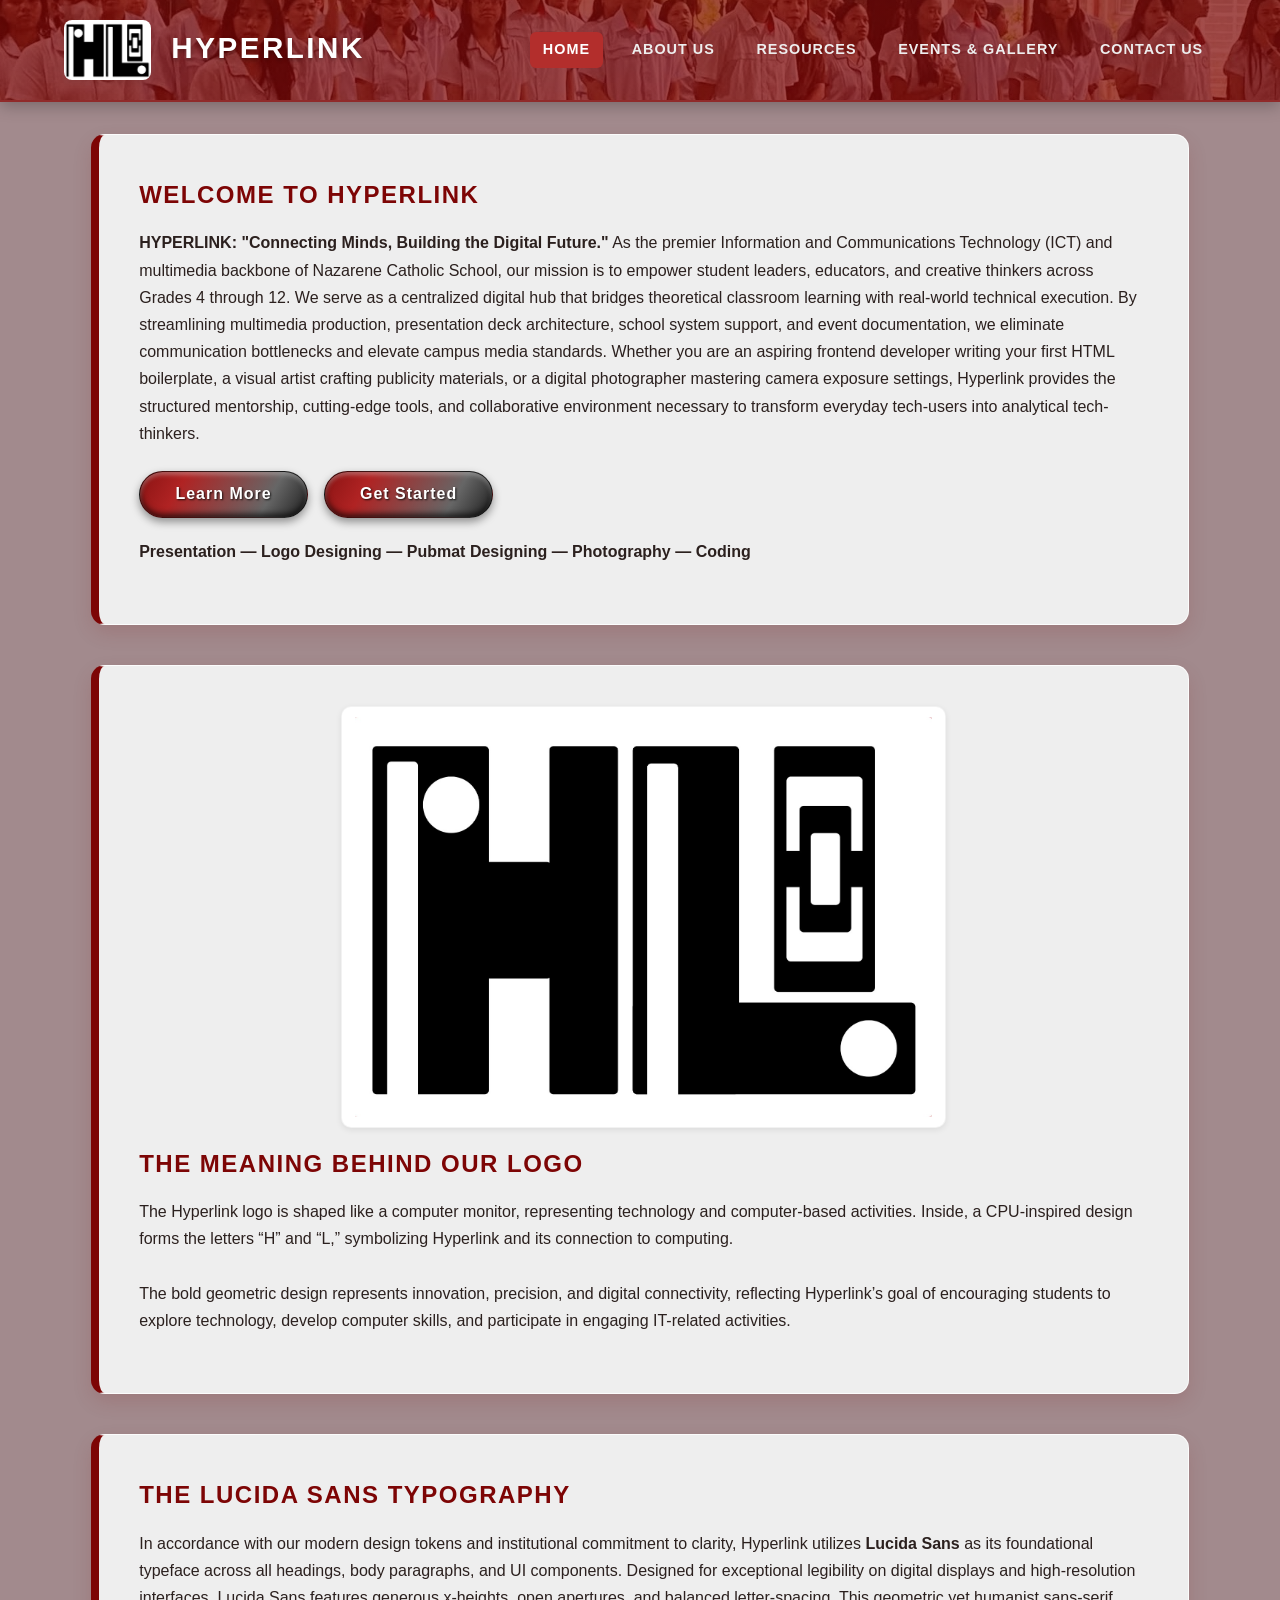
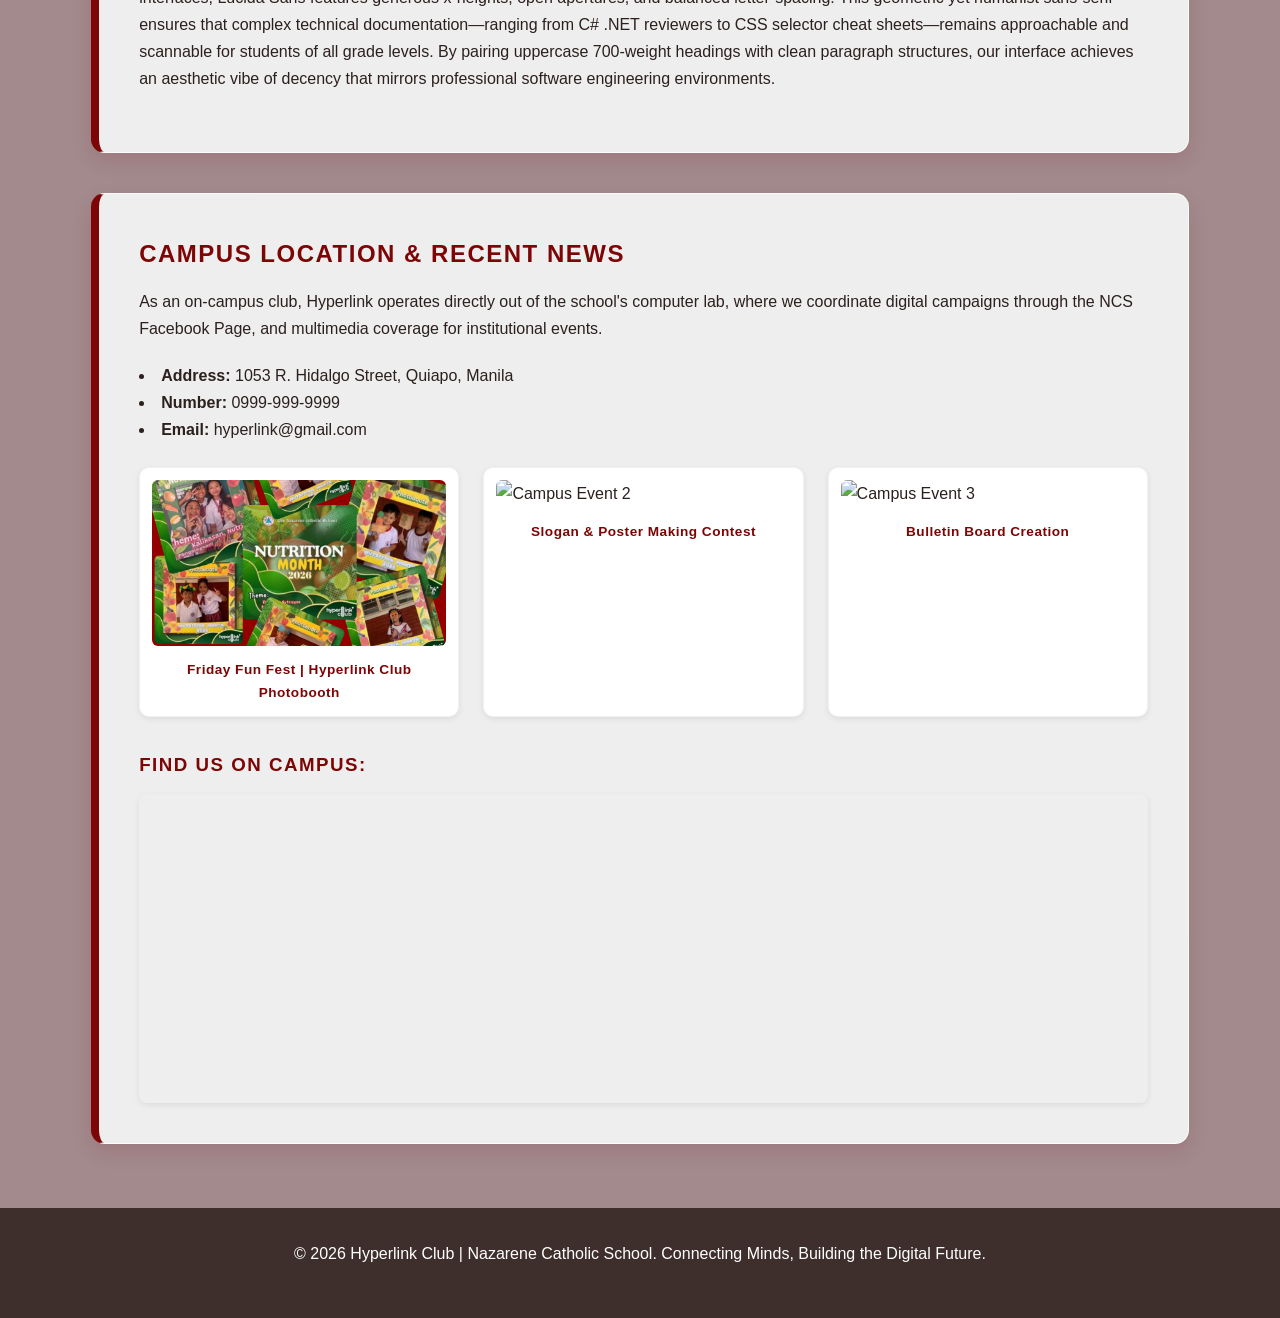
==== index.html @ 2377112c "Update index.html" ====
<!DOCTYPE html>
<html lang="en">

<head>
    <meta charset="UTF-8">
    <meta name="viewport" content="width=device-width, initial-scale=1.0">
    <title>Hyperlink Club | Nazarene Catholic School</title>
    <link rel="stylesheet" href="styl.css">
</head>

<body>

    <header class="site-header header-title">
        <div class="nav-container">
            <h1 class="site-title">
                <img src="logo.png" alt="Hyperlink Logo" width="auto" height="60"
                    style="vertical-align: middle; margin-right: 10px; border-radius: 8px; box-shadow: var(--shadow-sm);">
                HYPERLINK
            </h1>
            <nav class="main-nav navbar">
                <ul>
                    <li><a href="index.html" class="active">Home</a></li>
                    <li><a href="about.html">About Us</a></li>
                    <li><a href="resource.html">Resources</a></li>
                    <li><a href="gallery.html">Events & Gallery</a></li>
                    <li><a href="contact.html">Contact Us</a></li>
                </ul>
            </nav>
        </div>
    </header>

    <main class="main-content">

        <section id="home" class="content-section">
            <h2>Welcome to Hyperlink</h2>
            <p>
                <strong>HYPERLINK: "Connecting Minds, Building the Digital Future."</strong> As the premier Information
                and Communications Technology (ICT) and multimedia backbone of Nazarene Catholic School, our mission is
                to empower student leaders, educators, and creative thinkers across Grades 4 through 12. We serve as a
                centralized digital hub that bridges theoretical classroom learning with real-world technical execution.
                By streamlining multimedia production, presentation deck architecture, school system support, and event
                documentation, we eliminate communication bottlenecks and elevate campus media standards. Whether you
                are an aspiring frontend developer writing your first HTML boilerplate, a visual artist crafting
                publicity materials, or a digital photographer mastering camera exposure settings, Hyperlink provides
                the structured mentorship, cutting-edge tools, and collaborative environment necessary to transform
                everyday tech-users into analytical tech-thinkers.
            </p>
            <div style="margin-top: 1.5rem; display: flex; gap: 1rem; flex-wrap: wrap;">
                <a href="about.html"><button type="button" class="btn">Learn More</button></a>
                <a href="contact.html"><button type="button" class="btn">Get Started</button></a>
            </div>
            <p style="margin-top: 1.25rem;">
                <strong>Presentation — Logo Designing — Pubmat Designing — Photography — Coding</strong>
            </p>
        </section>
        
        <section id="logo-meaning" class="content-section">

    <div class="image-container gallery-card"
         style="
            width: 60%;
            max-width: 650px;
            margin: 0 auto 1rem auto;
            padding: 0.6rem;
            background-color: var(--pure-white);
            border-radius: 10px;
            box-shadow: var(--shadow-sm);
         ">

        <img src="logo.png"
             alt="Hyperlink Club Logo"
             style="
                width: 100%;
                height: auto;
                max-height: 400px;
                object-fit: contain;
                display: block;
                border-radius: 6px;
             ">

    </div>

    <h2>The Meaning Behind Our Logo</h2>

    <p>
        The Hyperlink logo is shaped like a computer monitor, representing
        technology and computer-based activities. Inside, a CPU-inspired
        design forms the letters “H” and “L,” symbolizing Hyperlink and its
        connection to computing.
        <br><br>
        The bold geometric design represents innovation, precision, and
        digital connectivity, reflecting Hyperlink’s goal of encouraging
        students to explore technology, develop computer skills, and
        participate in engaging IT-related activities.
    </p>

</section>

        <section id="typography-feature" class="content-section">
            <h2>The Lucida Sans Typography</h2>
            <p>
                In accordance with our modern design tokens and institutional commitment to clarity, Hyperlink utilizes
                <strong>Lucida Sans</strong> as its foundational typeface across all headings, body paragraphs, and UI
                components. Designed for exceptional legibility on digital displays and high-resolution interfaces,
                Lucida Sans features generous x-heights, open apertures, and balanced letter-spacing. This geometric yet
                humanist sans-serif ensures that complex technical documentation—ranging from C# .NET reviewers to CSS
                selector cheat sheets—remains approachable and scannable for students of all grade levels. By pairing
                uppercase 700-weight headings with clean paragraph structures, our interface achieves an aesthetic vibe
                of decency that mirrors professional software engineering environments.
            </p>
        </section>

        <section id="information" class="content-section">
            <h2>Campus Location & Recent News</h2>
            <p>
                As an on-campus club, Hyperlink operates directly out of the school's computer lab, where we coordinate
                digital campaigns through the NCS Facebook Page, and multimedia coverage for institutional events.

            <ul style="margin-bottom: 1.5rem; list-style-position: inside;">
                <li><strong>Address:</strong> 1053 R. Hidalgo Street, Quiapo, Manila</li>
                <li><strong>Number:</strong> 0999-999-9999</li>
                <li><strong>Email:</strong> hyperlink@gmail.com</li>
            </ul>

            <div
                style="display: grid; grid-template-columns: repeat(auto-fit, minmax(280px, 1fr)); gap: 1.5rem; margin-bottom: 2rem;">
                <div class="image-container gallery-card">
                    <img src="event1.png" alt="Campus Event 1">
                    <div class="gallery-caption">Friday Fun Fest | Hyperlink Club Photobooth</div>
                </div>
                <div class="image-container gallery-card">
                    <img src="https://scontent.fmnl44-1.fna.fbcdn.net/v/t39.99422-6/762886072_1057826016824354_4098111458655802248_n.png?stp=dst-jpg_tt6&cstp=mx1920x1080&ctp=s1920x1080&_nc_cat=104&_nc_map=urlgen_bucketless&ccb=1-7&_nc_sid=833d8c&_nc_eui2=AeHaATs6ZGeaNdNCIHXZabYhcdvMPzbzdhNx28w_NvN2E_atbWK6de2pLjFpYYkz5yCIGt1j_rvq4Y5qhWERBoHL&_nc_ohc=9_O9PJdWBgsQ7kNvwGtRYlC&_nc_oc=AdpzLblAfnhgZBYCBSnwZpvD5cTN50ExrTqgQJj0q0HL1C7U8iVAlHLDpOXU-2fXALQ4dxAO3lhCrgexue7363Fp&_nc_zt=14&_nc_ht=scontent.fmnl44-1.fna&_nc_gid=6pxTODMxryb33kKp_v6WJA&_nc_ss=7b2a8&oh=00_AQH9H1HrxOa1mBSxjkgsU8es7yo2n8uKNWV4in-nTgSlsg&oe=6A7DF410"
                        alt="Campus Event 2">
                    <div class="gallery-caption">Slogan & Poster Making Contest</div>
                </div>
                <div class="image-container gallery-card">
                    <img src="https://scontent.fmnl44-1.fna.fbcdn.net/v/t1.15752-9/753150147_1485460510267203_4012663316525380671_n.jpg?stp=dst-jpg_tt6&cstp=mx3024x4032&ctp=s2048x2048&_nc_cat=107&_nc_map=urlgen_bucketless&ccb=1-7&_nc_sid=9f807c&_nc_eui2=AeFYqHUkUAu-11wGse4KK_1Bxedn-csfsIDF52f5yx-wgPs5DQvvCDsrlH35dohTdI2mhnzYVZICy_zYHrizpHeV&_nc_ohc=iIYShEcj0KUQ7kNvwHSmYGL&_nc_oc=AdpsZUlhuenofWFSYRcJ6QsDVdjo6VeCPFkYBFMQYStVNIfPVSZ7c3kmobk6jI_JRMzl6KVW9vmfqEbVRo_DBKqA&_nc_zt=23&_nc_ht=scontent.fmnl44-1.fna&_nc_ss=7b2a8&oh=03_Q7cD6AElcbjc5llzgM_f6JVnjOIlhmaynrPdsLpDS1PlYSZUrQ&oe=6A9F9A35"
                        alt="Campus Event 3">
                    <div class="gallery-caption">Bulletin Board Creation</div>
                </div>
            </div>

            <h3>Find Us on Campus:</h3>
            <div style="border-radius: 8px; overflow: hidden; box-shadow: var(--shadow-sm); margin-top: 0.75rem;">
                <iframe
                    src="https://www.google.com/maps/embed?pb=!1m18!1m12!1m3!1d3861.168784742749!2d120.98292851484251!3d14.598586989803138!2m3!1f0!2f0!3f0!3m2!1i1024!2i768!4f13.1!3m3!1m2!1s0x3397ca1d0b7d34c5%3A0x2370776b70125cf1!2sNazarene%20Catholic%20School!5e0!3m2!1sen!2sph!4v1689240832100!5m2!1sen!2sph"
                    width="100%" height="300" style="border:0;" allowfullscreen="" loading="lazy"
                    referrerpolicy="no-referrer-when-downgrade">
                </iframe>
            </div>
        </section>

    </main>

    <footer
        style="background-color: var(--charcoal-dark); color: white; text-align: center; padding: 2rem 5%; margin-top: 4rem;">
        <p id="foot">&copy; 2026 Hyperlink Club | Nazarene Catholic School. Connecting Minds, Building the Digital Future.</p>
    </footer>
        
</body>

</html>
---- styl.css ----
:root {
    /* Color Palette "Dito nalang kayo kumuha guys ng color codes 😊"*/
    --mauve-light: #bc727d;
    --mauve-taupe: #a28a8d;
    --charcoal-dark: #3e2f2c;
    --red-vibrant: #b32e2c;
    --red-deep: #7d0505;
    --off-white: #eeeeee;
    --pure-white: #ffffff;

    --shadow-sm: 0 2px 6px rgba(0, 0, 0, 0.08);
    --shadow-md: 0 8px 20px rgba(125, 5, 5, 0.12);
    --shadow-lg: 0 14px 30px rgba(125, 5, 5, 0.22);
    --transition-fast: 0.25s cubic-bezier(0.4, 0, 0.2, 1);
}

* {
    box-sizing: border-box;
    margin: 0;
    padding: 0;
}

body {
    font-family: "Lucida Sans", "Lucida Sans Regular", "Lucida Grande", Geneva, sans-serif;
    background-color: var(--mauve-taupe);
    color: #2b201e;
    line-height: 1.7;
    font-size: 16px;
    -webkit-font-smoothing: antialiased;
    overflow-x: hidden;
}

h1, h2, h3, h4, h5, h6 {
    font-family: "Lucida Sans", "Lucida Sans Regular", "Lucida Grande", Geneva, sans-serif;
    color: var(--red-deep);
    font-weight: 700;
    text-transform: uppercase;
    letter-spacing: 1.5px;
    margin-bottom: 0.85rem;
}

p {
    margin-bottom: 1.2rem;
    color: inherit;
}

a {
    color: inherit;
    text-decoration: none;
    transition: opacity var(--transition-fast);
}

/* HEADER & TOP NAVIGATION */
.site-header {
    background-color: var(--red-deep);
    color: var(--off-white);
    padding: 0; 
    position: sticky;
    top: 0;
    z-index: 1000;
    box-shadow: 0 4px 15px rgba(0, 0, 0, 0.25);
    border-bottom: 2px solid rgba(255, 255, 255, 0.15);
    width: 100%;
}

.nav-container {
    display: flex;
    justify-content: space-between;
    align-items: center;
    width: 100%;
    min-height: 90px; 
    padding: 1.25rem 5%; 

    /* Background Image & Overlay */
    background-image: 
        linear-gradient(rgba(125, 5, 5, 0.70), rgba(125, 5, 5, 0.70)), 
        url('nav.jpg');
    background-size: cover;        
    background-position: center;     
    background-repeat: no-repeat;
    background-color: var(--red-deep);
}

.site-title {
    color: var(--pure-white);
    font-size: 1.85rem;
    font-weight: 700;
    text-transform: uppercase;
    letter-spacing: 2.5px;
    margin: 0;
    text-shadow: 0 2px 4px rgba(0, 0, 0, 0.3);
    white-space: nowrap; 
}

.main-nav ul {
    display: flex;
    list-style: none;
    gap: 1rem;
    align-items: center;
    margin: 0;
    padding: 0;
}

.main-nav a {
    color: var(--off-white);
    font-weight: 700;
    font-size: 0.9rem;
    text-transform: uppercase;
    letter-spacing: 1px;
    padding: 0.6rem 0.8rem;
    border-radius: 6px;
    transition: background-color var(--transition-fast), color var(--transition-fast);
    display: inline-block;
    white-space: nowrap; 
    line-height: 1.2; 
    text-align: center;
}

.main-nav a:hover,
.main-nav a.active {
    background-color: var(--red-vibrant);
    color: var(--pure-white);
}

/* BUTTON STYLES */
.btn,
button,
input[type="submit"],
input[type="button"] {
    position: relative;
    display: inline-block;
    padding: 0.85rem 2.2rem;
    font-family: "Lucida Sans", "Lucida Sans Regular", "Lucida Grande", Geneva, sans-serif;
    font-size: 1rem;
    font-weight: 800;
    text-transform: capitalize;
    letter-spacing: 1px;
    color: var(--pure-white);
    text-shadow: 1px 1px 2px rgba(0, 0, 0, 0.8);
    border: 1px solid rgba(0, 0, 0, 0.6); 
    border-radius: 25px; 
    cursor: pointer;
    overflow: hidden;
    z-index: 1;

    background: linear-gradient(120deg, #8a1313 0%, #b02323 25%, #666666 75%, #1f1f1f 100%);
    box-shadow:
        0 4px 8px rgba(0, 0, 0, 0.4), 
        inset 0 3px 4px rgba(255, 255, 255, 0.3), 
        inset 0 -3px 6px rgba(0, 0, 0, 0.7); 

    transition: transform 0.2s ease, box-shadow 0.2s ease, filter 0.2s ease;
}

.btn:hover,
button:hover,
input[type="submit"]:hover,
input[type="button"]:hover {
    filter: brightness(1.15);
    transform: translateY(-2px);
}

.btn:active,
button:active {
    transform: translateY(0);
}

/* MAIN LAYOUT */
.main-content {
    max-width: 1200px;
    margin: 2rem auto;
    padding: 0 4%;
}

.content-section {
    background-color: var(--off-white);
    color: #2b201e;
    padding: 2.5rem;
    border-radius: 14px;
    box-shadow: var(--shadow-md);
    margin-bottom: 2.5rem;
    border: 1px solid rgba(255, 255, 255, 0.8);
    border-left: 8px solid var(--red-deep);
}

/* DARK CARD */
.content-section.dark-card {
    background-color: var(--charcoal-dark);
    color: var(--off-white);
    border-left: 8px solid var(--red-vibrant);
}

.content-section.dark-card h1,
.content-section.dark-card h2,
.content-section.dark-card h3 {
    color: var(--off-white);
}

/* GALLERY & CARDS */
.image-container,
.gallery-card {
    background-color: var(--pure-white);
    padding: 0.75rem;
    border-radius: 10px;
    box-shadow: var(--shadow-sm);
    border: 1px solid rgba(0, 0, 0, 0.05);
    width: 100%;
    transition: transform var(--transition-fast), box-shadow var(--transition-fast);
}

.image-container img,
.gallery-card img {
    width: 100%;
    height: auto;
    display: block;
    border-radius: 6px;
    object-fit: cover;
}

.gallery-caption {
    margin-top: 0.75rem;
    font-size: 0.85rem;
    font-weight: 700;
    text-align: center;
    color: var(--red-deep);
    letter-spacing: 0.5px;
}

/* TWO-COLUMN LAYOUT */
.two-column-layout {
    display: grid;
    grid-template-columns: 1fr 1fr;
    gap: 2rem;
    align-items: start;
}

.content-left, .content-right {
    display: flex;
    flex-direction: column;
    gap: 1.2rem;
}

/* TABLE STYLING */
table {
    width: 100%;
    border-collapse: collapse;
    margin-top: 1rem;
    background-color: var(--pure-white);
    border-radius: 8px;
    overflow: hidden;
}

th, td {
    padding: 0.75rem 1rem;
    text-align: left;
    border-bottom: 1px solid #ddd;
}

th {
    background-color: var(--charcoal-dark);
    color: var(--pure-white);
    font-size: 0.85rem;
    text-transform: uppercase;
}

/* RESPONSIVE DESIGN */
@media screen and (max-width: 768px) {
    .nav-container {
        flex-direction: column;
        gap: 1rem;
        padding: 1rem;
        text-align: center;
    }

    .site-title {
        font-size: 1.5rem;
    }

    .main-nav ul {
        flex-wrap: wrap;
        justify-content: center;
        gap: 0.5rem;
    }

    .main-nav a {
        font-size: 0.8rem;
        padding: 0.4rem 0.6rem;
    }

    .two-column-layout {
        grid-template-columns: 1fr;
        gap: 1.5rem;
    }

    .content-section {
        padding: 1.5rem 1.25rem;
        border-left-width: 5px;
    }

    table {
        display: block;
        overflow-x: auto;
        white-space: nowrap;
    }
}
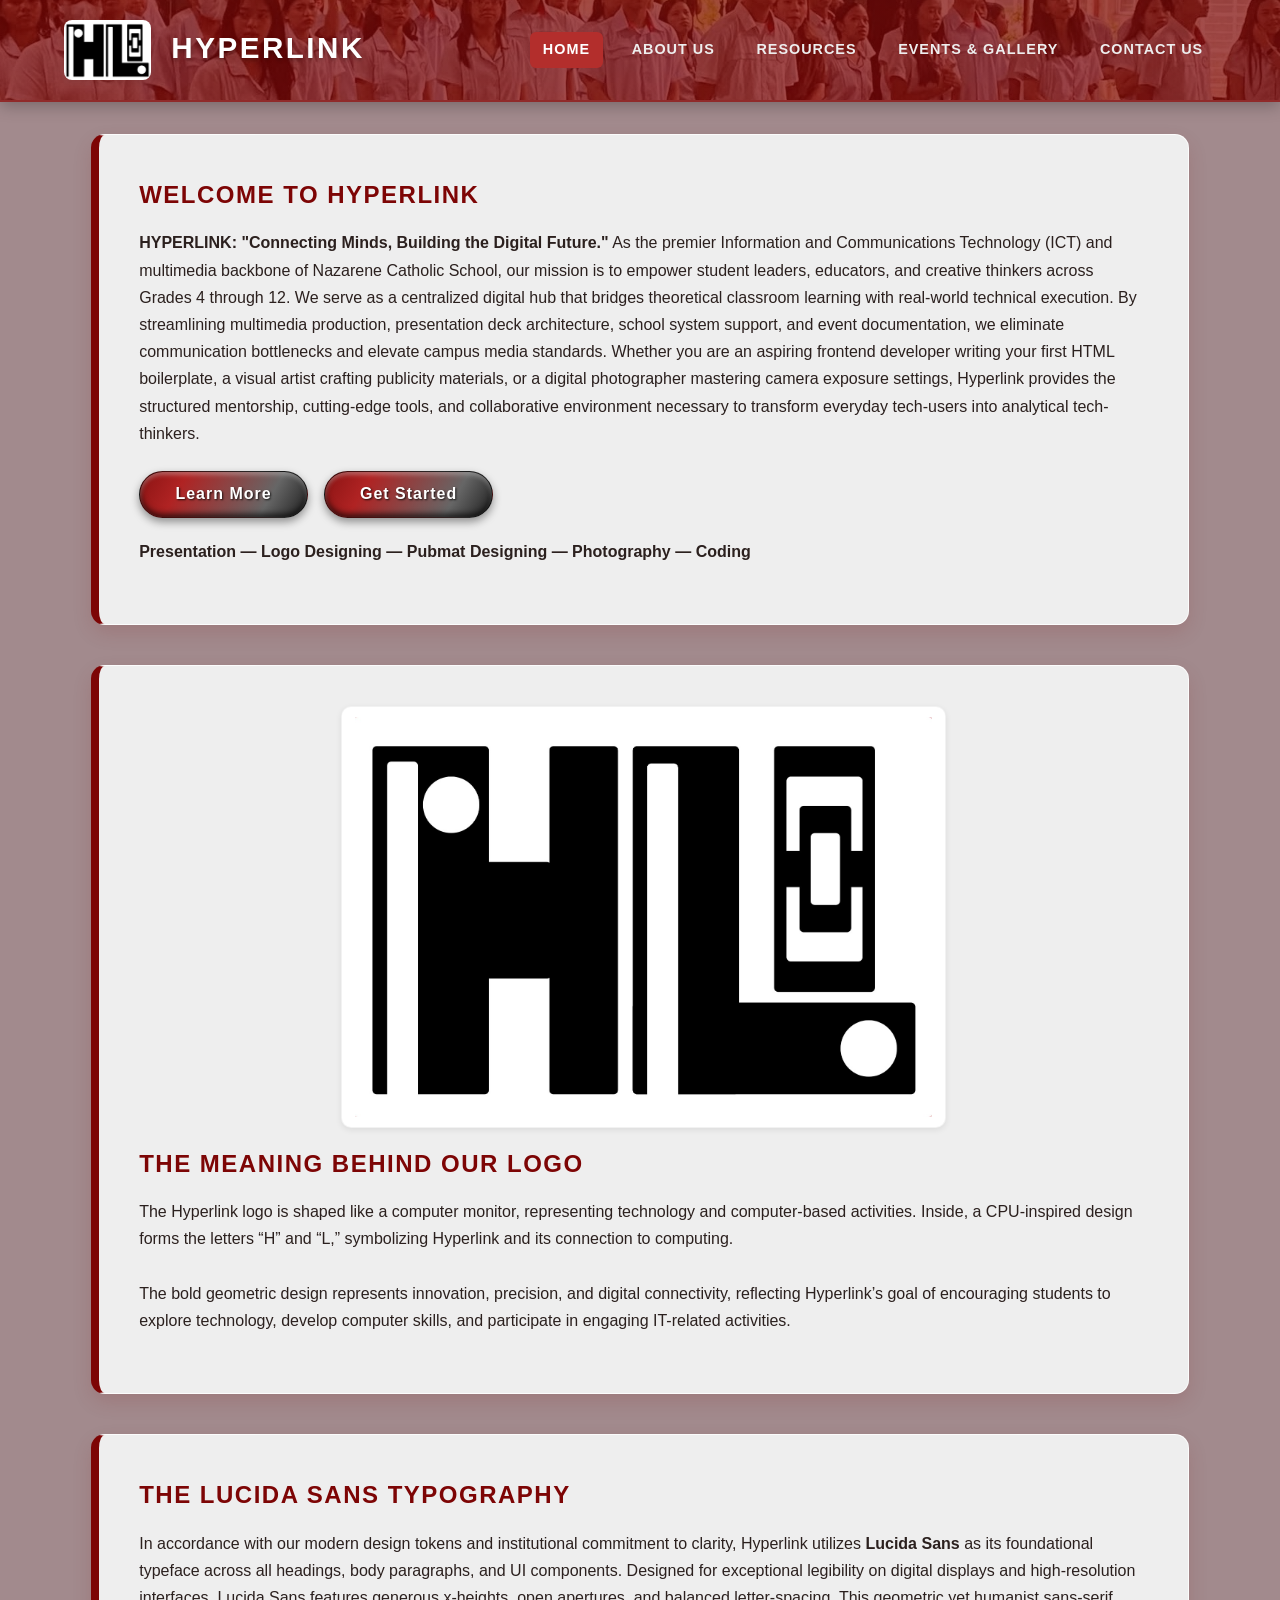
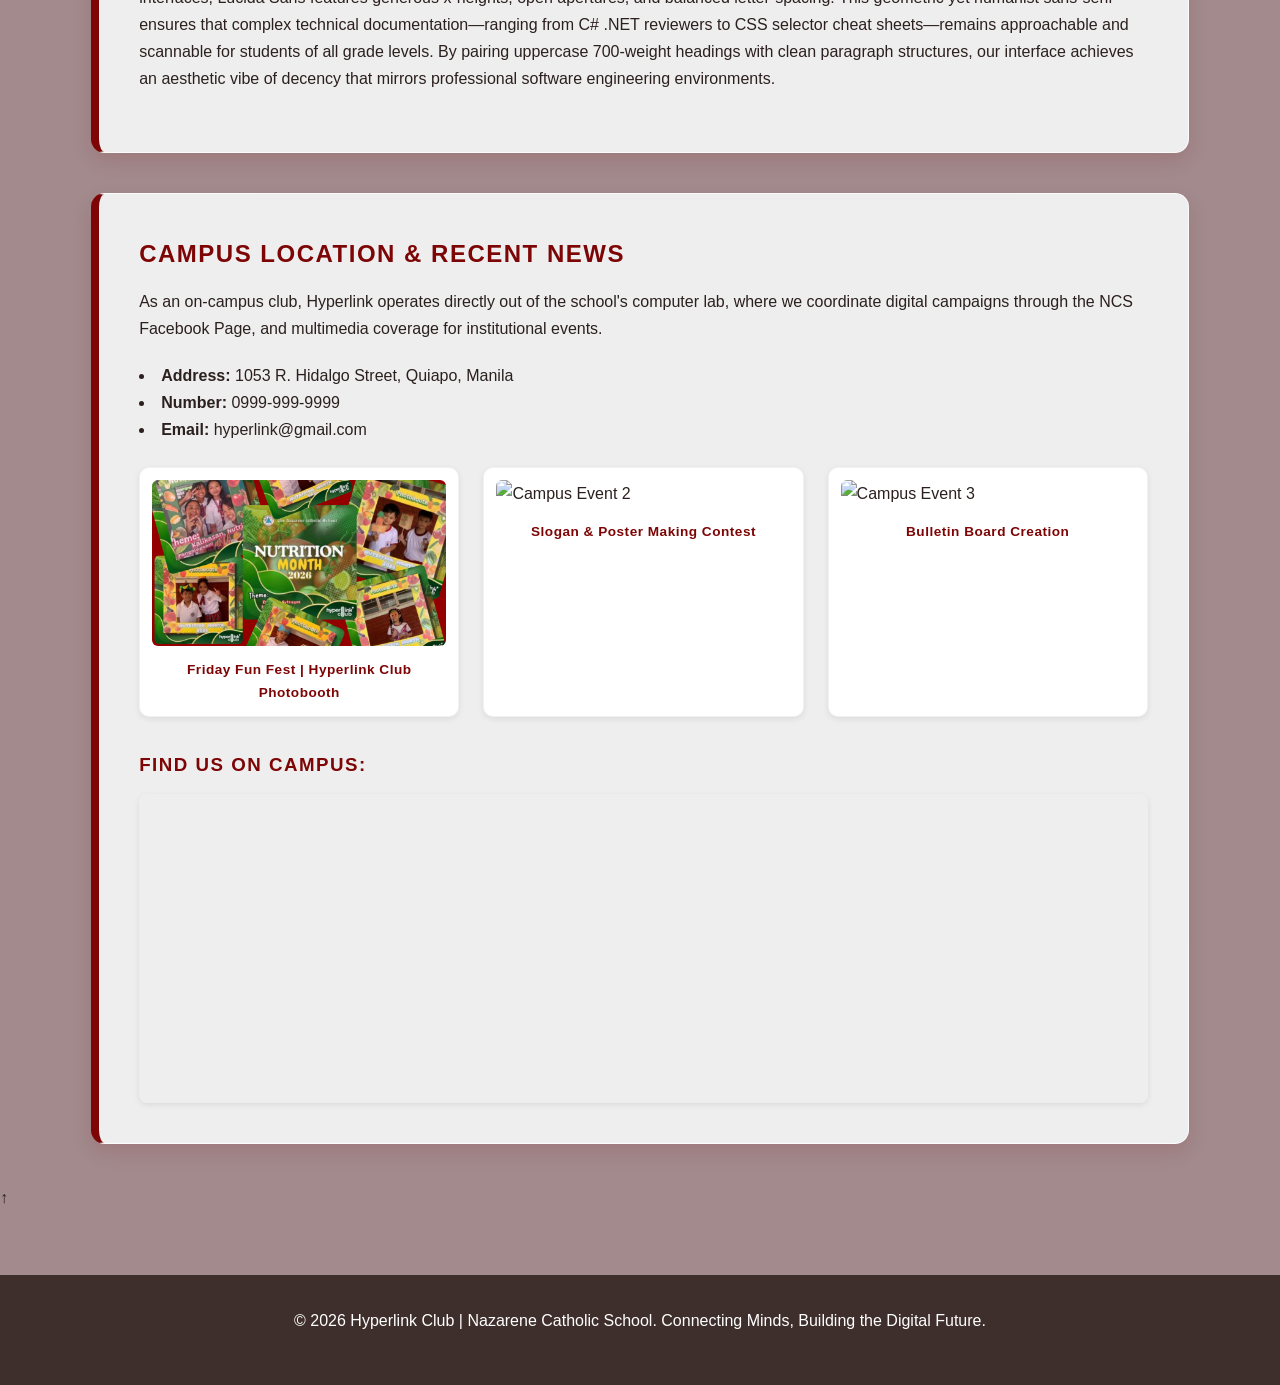
==== commit b504a999: "Update index.html" ====
--- a/index.html
+++ b/index.html
@@ -5,6 +5,7 @@
     <meta charset="UTF-8">
     <meta name="viewport" content="width=device-width, initial-scale=1.0">
     <title>Hyperlink Club | Nazarene Catholic School</title>
+    <link rel="icon" type="image/png" href="favicon.png">
     <link rel="stylesheet" href="styl.css">
 </head>
 
@@ -19,7 +20,7 @@
             </h1>
             <nav class="main-nav navbar">
                 <ul>
-                    <li><a href="index.html" class="active">Home</a></li>
+                    <li><a href="/hyperlink/" class="active">Home</a></li>
                     <li><a href="about.html">About Us</a></li>
                     <li><a href="resource.html">Resources</a></li>
                     <li><a href="gallery.html">Events & Gallery</a></li>
@@ -151,7 +152,7 @@
         </section>
 
     </main>
-
+<a href="#top" class="back-to-top">↑</a>
     <footer
         style="background-color: var(--charcoal-dark); color: white; text-align: center; padding: 2rem 5%; margin-top: 4rem;">
         <p id="foot">&copy; 2026 Hyperlink Club | Nazarene Catholic School. Connecting Minds, Building the Digital Future.</p>
--- a/styl.css
+++ b/styl.css
@@ -70,8 +70,8 @@
     width: 100%;
     min-height: 90px; 
     padding: 1.25rem 5%; 
-
-    /* Background Image & Overlay */
+    
+    /*Overlay*/
     background-image: 
         linear-gradient(rgba(125, 5, 5, 0.70), rgba(125, 5, 5, 0.70)), 
         url('nav.jpg');
@@ -183,7 +183,7 @@
     border-left: 8px solid var(--red-deep);
 }
 
-/* DARK CARD */
+/* Brown CARD */
 .content-section.dark-card {
     background-color: var(--charcoal-dark);
     color: var(--off-white);
@@ -206,6 +206,13 @@
     border: 1px solid rgba(0, 0, 0, 0.05);
     width: 100%;
     transition: transform var(--transition-fast), box-shadow var(--transition-fast);
+    overflow: hidden; 
+}
+
+.image-container:hover,
+.gallery-card:hover {
+    transform: translateY(-5px);
+    box-shadow: var(--shadow-lg);
 }
 
 .image-container img,
@@ -215,6 +222,13 @@
     display: block;
     border-radius: 6px;
     object-fit: cover;
+    transition: transform var(--transition-fast); /* Smooth zoom transition */
+}
+
+/* Zooms the image */
+.image-container:hover img,
+.gallery-card:hover img {
+    transform: scale(1.05);
 }
 
 .gallery-caption {
@@ -263,7 +277,6 @@
     text-transform: uppercase;
 }
 
-/* RESPONSIVE DESIGN */
 @media screen and (max-width: 768px) {
     .nav-container {
         flex-direction: column;
@@ -302,4 +315,12 @@
         overflow-x: auto;
         white-space: nowrap;
     }
-}
+    #logo-meaning .gallery-card {
+        width: 100% !important;
+        max-width: 100% !important;
+    }
+
+    #logo-meaning .gallery-card img {
+        max-height: 350px;
+    }
+}
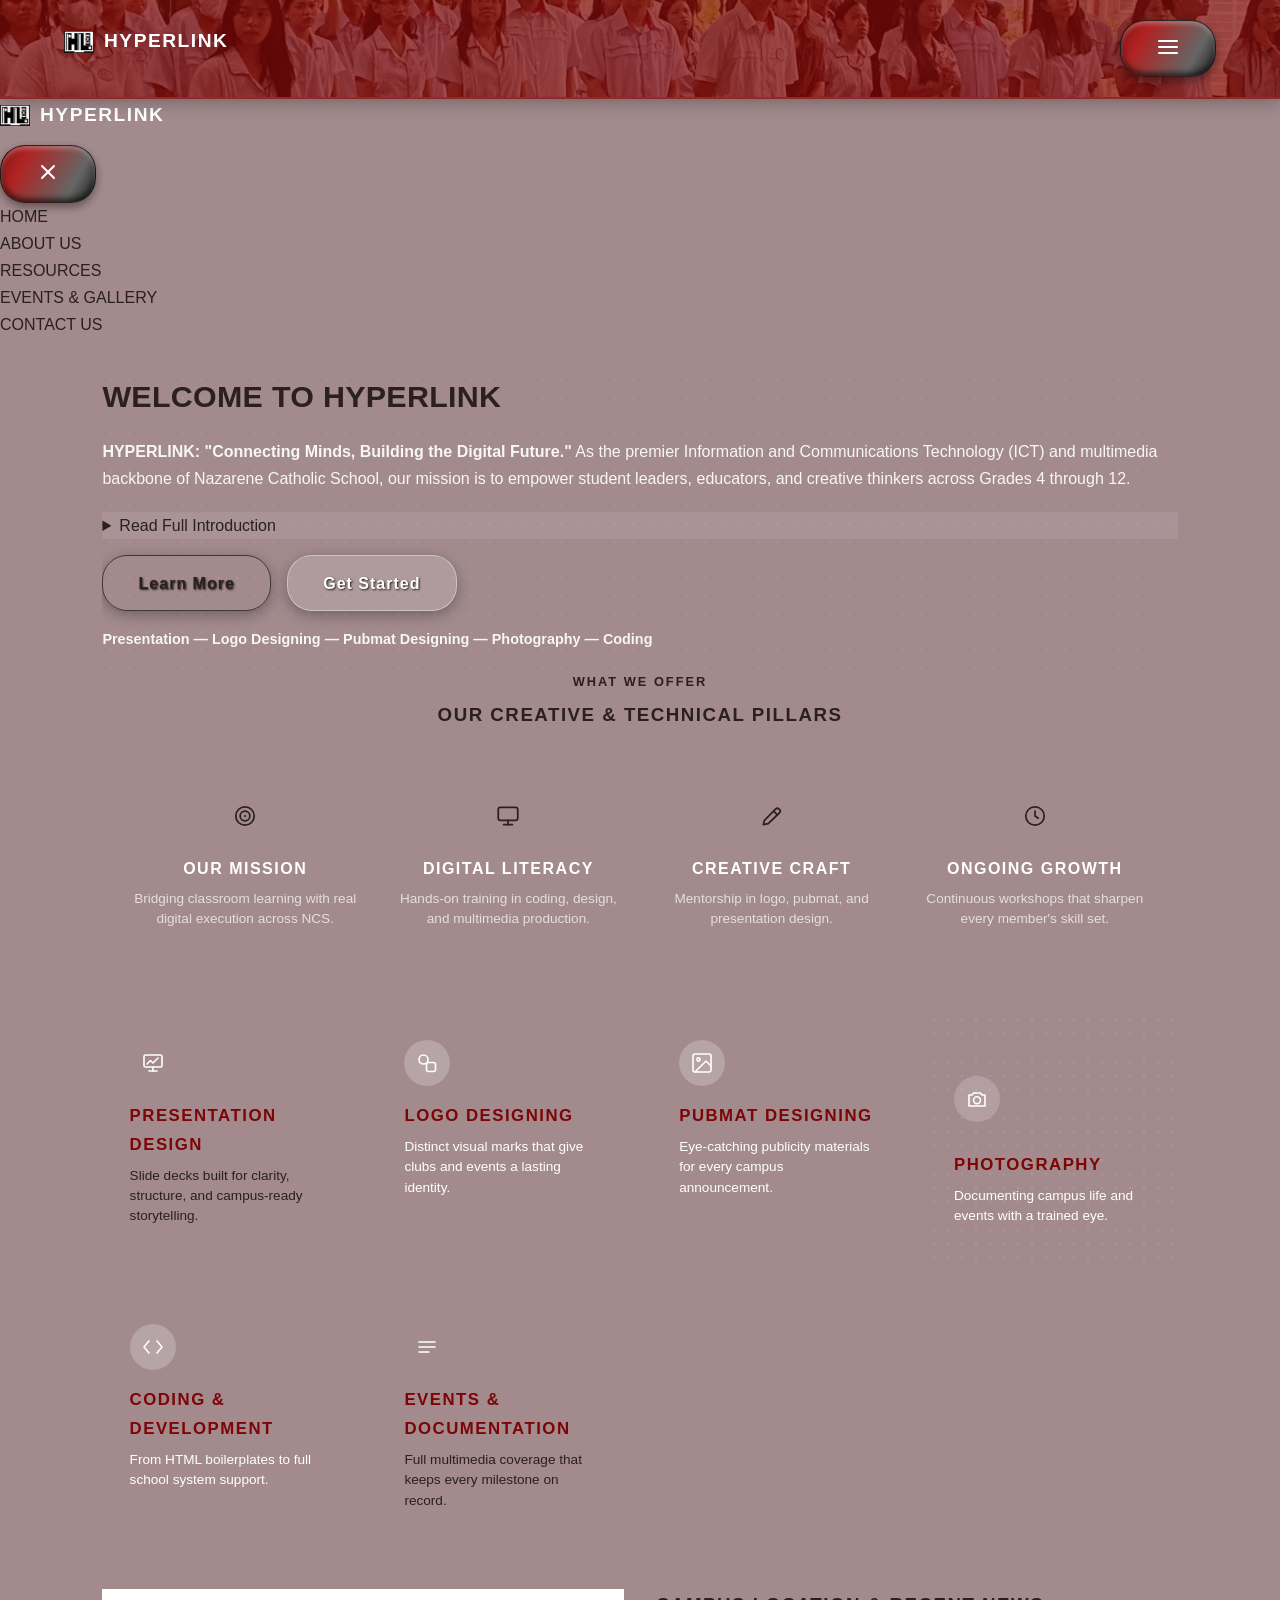
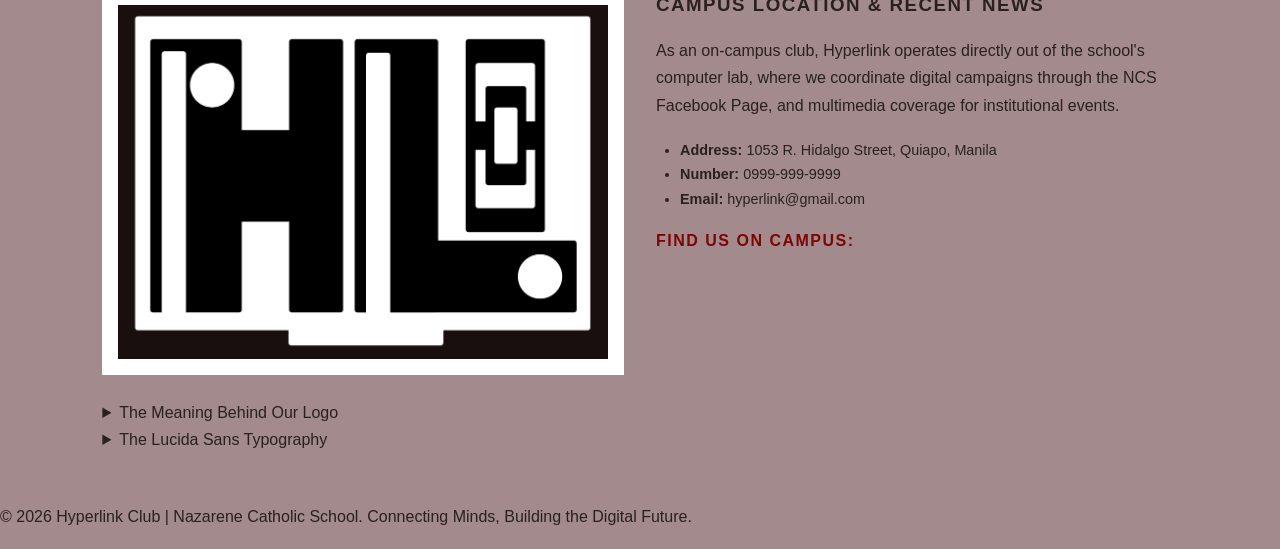
==== commit ba0fcf94: "Update index.html" ====
--- a/index.html
+++ b/index.html
@@ -1,165 +1,297 @@
 <!DOCTYPE html>
 <html lang="en">
-
 <head>
-    <meta charset="UTF-8">
-    <meta name="viewport" content="width=device-width, initial-scale=1.0">
-    <title>Hyperlink Club | Nazarene Catholic School</title>
-    <link rel="icon" type="image/png" href="favicon.png">
-    <link rel="stylesheet" href="styl.css">
+  <meta charset="utf-8">
+  <meta name="viewport" content="width=device-width, initial-scale=1.0">
+  <title>Home | Hyperlink Club</title>
+  <link href="styl.css" rel="stylesheet">
+  <script defer src="script.js"></script>
+
+  <style>
+    
+    .hero-panel {
+      position: relative;
+      overflow: hidden;
+      border: none;
+      background: linear-gradient(135deg, var(--maroon-deep) 0%, var(--maroon-primary) 55%, var(--maroon-vibrant) 100%);
+    }
+    .hero-panel::before {
+      content: "";
+      position: absolute;
+      inset: 0;
+      background-image: radial-gradient(rgba(255,255,255,0.16) 1px, transparent 1px);
+      background-size: 18px 18px;
+      opacity: 0.5;
+      pointer-events: none;
+    }
+    .hero-panel > * { position: relative; z-index: 1; }
+    .hero-panel h2 { color: var(--maroon-light) !important; font-size: 1.9rem; letter-spacing: .3px; }
+    .hero-panel p { color: rgba(255,255,255,0.92); }
+    .hero-panel details { background: rgba(255,255,255,0.08); border-color: rgba(255,255,255,0.18); }
+    .hero-panel summary { color: var(--maroon-light); }
+    .hero-panel .details-content p { color: rgba(255,255,255,0.85); }
+    .hero-panel .btn { background: var(--maroon-light); color: var(--maroon-deep); box-shadow: 0 4px 14px rgba(0,0,0,0.3); }
+    .hero-panel .btn-secondary { background: rgba(255,255,255,0.14); color: #fff; border: 1px solid rgba(255,255,255,0.4); }
+
+    /* Section labels */
+    .section-label {
+      text-align: center; text-transform: uppercase; letter-spacing: 2px;
+      font-size: .8rem; font-weight: bold; color: var(--maroon-primary);
+      margin: 0 0 .4rem;
+    }
+    .section-title { text-align: center; margin-bottom: 1.6rem; color: var(--maroon-deep); }
+
+    /* Feature strip (4-up icon row) */
+    .feature-strip {
+      background: var(--glass-dark);
+      border-radius: var(--radius-lg);
+      padding: 2rem 1.5rem;
+      margin-bottom: 2rem;
+      box-shadow: var(--glass-shadow);
+    }
+    .feature-grid {
+      display: grid;
+      grid-template-columns: repeat(auto-fit, minmax(170px, 1fr));
+      gap: 1.6rem;
+      text-align: center;
+    }
+    .feature-icon {
+      width: 54px; height: 54px; margin: 0 auto .8rem;
+      border-radius: 50%; border: 1.5px solid var(--maroon-light);
+      display: flex; align-items: center; justify-content: center;
+      color: var(--maroon-light);
+    }
+    .feature-grid h4 { color: #fff; font-size: 1rem; margin-bottom: .4rem; }
+    .feature-grid p { color: rgba(255,255,255,0.72); font-size: .85rem; line-height: 1.5; }
+
+    .service-grid {
+      display: grid;
+      grid-template-columns: repeat(auto-fit, minmax(220px, 1fr));
+      gap: 1.5rem;
+      margin-bottom: 2rem;
+    }
+    .service-card {
+      position: relative; overflow: hidden;
+      border-radius: var(--radius-lg);
+      padding: 1.7rem;
+      box-shadow: var(--glass-shadow);
+      transition: var(--transition);
+    }
+    .service-card:hover { transform: translateY(-4px); }
+    .service-card h4 { margin: 1rem 0 .4rem; font-size: 1.05rem; }
+    .service-card p { font-size: .85rem; line-height: 1.5; }
+    .service-icon {
+      width: 46px; height: 46px; border-radius: 50%;
+      display: flex; align-items: center; justify-content: center;
+      background: rgba(255,255,255,0.22);
+    }
+    .service-card.hex .service-icon {
+      border-radius: 0;
+      clip-path: polygon(25% 6%, 75% 6%, 100% 50%, 75% 94%, 25% 94%, 0% 50%);
+    }
+
+    .tone-cream   { background: var(--maroon-light); color: var(--maroon-deep); }
+    .tone-cream .service-icon { background: var(--maroon-primary); color: #fff; }
+    .tone-primary { background: linear-gradient(160deg, var(--maroon-primary), var(--maroon-vibrant)); color: #fff; }
+    .tone-vibrant { background: linear-gradient(160deg, var(--maroon-vibrant), var(--maroon-primary)); color: #fff; }
+    .tone-deep    { background: linear-gradient(160deg, var(--maroon-deep), #1c0005); color: #fff; }
+
+    .photo-card {
+      background: linear-gradient(160deg, var(--maroon-deep), var(--maroon-primary));
+      color: #fff; display: flex; flex-direction: column; justify-content: flex-end; min-height: 190px;
+    }
+    .photo-card::before {
+      content: ""; position: absolute; inset: 0;
+      background-image: radial-gradient(rgba(255,255,255,0.18) 1px, transparent 1px);
+      background-size: 14px 14px; opacity: .6;
+    }
+    .photo-card .service-icon { background: rgba(255,255,255,0.18); margin-bottom: .8rem; }
+    .photo-card > * { position: relative; z-index: 1; }
+  </style>
 </head>
-
 <body>
-
-    <header class="site-header header-title">
-        <div class="nav-container">
-            <h1 class="site-title">
-                <img src="logo.png" alt="Hyperlink Logo" width="auto" height="60"
-                    style="vertical-align: middle; margin-right: 10px; border-radius: 8px; box-shadow: var(--shadow-sm);">
-                HYPERLINK
-            </h1>
-            <nav class="main-nav navbar">
-                <ul>
-                    <li><a href="/hyperlink/" class="active">Home</a></li>
-                    <li><a href="about.html">About Us</a></li>
-                    <li><a href="resource.html">Resources</a></li>
-                    <li><a href="gallery.html">Events & Gallery</a></li>
-                    <li><a href="contact.html">Contact Us</a></li>
-                </ul>
-            </nav>
-        </div>
-    </header>
-
-    <main class="main-content">
-
-        <section id="home" class="content-section">
-            <h2>Welcome to Hyperlink</h2>
-            <p>
-                <strong>HYPERLINK: "Connecting Minds, Building the Digital Future."</strong> As the premier Information
-                and Communications Technology (ICT) and multimedia backbone of Nazarene Catholic School, our mission is
-                to empower student leaders, educators, and creative thinkers across Grades 4 through 12. We serve as a
-                centralized digital hub that bridges theoretical classroom learning with real-world technical execution.
-                By streamlining multimedia production, presentation deck architecture, school system support, and event
-                documentation, we eliminate communication bottlenecks and elevate campus media standards. Whether you
-                are an aspiring frontend developer writing your first HTML boilerplate, a visual artist crafting
-                publicity materials, or a digital photographer mastering camera exposure settings, Hyperlink provides
-                the structured mentorship, cutting-edge tools, and collaborative environment necessary to transform
-                everyday tech-users into analytical tech-thinkers.
-            </p>
-            <div style="margin-top: 1.5rem; display: flex; gap: 1rem; flex-wrap: wrap;">
-                <a href="about.html"><button type="button" class="btn">Learn More</button></a>
-                <a href="contact.html"><button type="button" class="btn">Get Started</button></a>
-            </div>
-            <p style="margin-top: 1.25rem;">
-                <strong>Presentation — Logo Designing — Pubmat Designing — Photography — Coding</strong>
-            </p>
-        </section>
-        
-        <section id="logo-meaning" class="content-section">
-
-    <div class="image-container gallery-card"
-         style="
-            width: 60%;
-            max-width: 650px;
-            margin: 0 auto 1rem auto;
-            padding: 0.6rem;
-            background-color: var(--pure-white);
-            border-radius: 10px;
-            box-shadow: var(--shadow-sm);
-         ">
-
-        <img src="logo.png"
-             alt="Hyperlink Club Logo"
-             style="
-                width: 100%;
-                height: auto;
-                max-height: 400px;
-                object-fit: contain;
-                display: block;
-                border-radius: 6px;
-             ">
-
+  <header class="site-header">
+  <div class="nav-container">
+    <h1 style="color:#fff; font-size:1.2rem; display:flex; align-items:center; gap:10px;">
+      <img src="logo.png" alt="HL Logo" style="width:30px;"> HYPERLINK
+    </h1>
+    
+    <!-- Hamburger Button -->
+    <button class="hamburger-btn" aria-label="Open Menu">
+      <svg width="24" height="24" viewBox="0 0 24 24" fill="none" stroke="currentColor" stroke-width="2" stroke-linecap="round" stroke-linejoin="round">
+        <line x1="3" y1="12" x2="21" y2="12"></line>
+        <line x1="3" y1="6" x2="21" y2="6"></line>
+        <line x1="3" y1="18" x2="21" y2="18"></line>
+      </svg>
+    </button>
+  </div>
+</header>
+
+<!-- Full-Screen Overlay Menu -->
+<div class="overlay-menu">
+  <div class="overlay-header">
+    <h1 style="color:#fff; font-size:1.2rem; display:flex; align-items:center; gap:10px;">
+      <img src="logo.png" alt="HL Logo" style="width:30px;"> HYPERLINK
+    </h1>
+    <button class="close-btn" aria-label="Close Menu">
+      <svg width="24" height="24" viewBox="0 0 24 24" fill="none" stroke="currentColor" stroke-width="2" stroke-linecap="round" stroke-linejoin="round">
+        <line x1="18" y1="6" x2="6" y2="18"></line>
+        <line x1="6" y1="6" x2="18" y2="18"></line>
+      </svg>
+    </button>
+  </div>
+  <nav class="overlay-nav">
+    <ul>
+      <!-- Note: Move the class="active" depending on the current file -->
+      <li><a href="index.html" class="active">HOME</a></li>
+      <li><a href="about.html">ABOUT US</a></li>
+      <li><a href="resource.html">RESOURCES</a></li>
+      <li><a href="gallery.html">EVENTS & GALLERY</a></li>
+      <li><a href="contact.html">CONTACT US</a></li>
+    </ul>
+  </nav>
+</div>
+
+  <main class="main-content">
+    <div class="glass-panel hero-panel">
+      <h2 style="margin-bottom:1rem;">WELCOME TO HYPERLINK</h2>
+      <div class="clearfix">
+        <p><strong>HYPERLINK: "Connecting Minds, Building the Digital Future."</strong> As the premier Information and Communications Technology (ICT) and multimedia backbone of Nazarene Catholic School, our mission is to empower student leaders, educators, and creative thinkers across Grades 4 through 12.</p>
+
+        <details style="margin-top:1rem;">
+          <summary>Read Full Introduction</summary>
+          <div class="details-content">
+            <p style="margin-bottom:0.5rem;">We serve as a centralized digital hub that bridges theoretical classroom learning with real-world technical execution. By streamlining multimedia production, presentation deck architecture, school system support, and event documentation, we eliminate communication bottlenecks and elevate campus media standards.</p>
+            <p>Whether you are an aspiring frontend developer writing your first HTML boilerplate, a visual artist crafting publicity materials, or a digital photographer mastering camera exposure settings, Hyperlink provides the structured mentorship, cutting-edge tools, and collaborative environment necessary to transform everyday tech users into analytical tech thinkers.</p>
+          </div>
+        </details>
+      </div>
+      <div style="margin-top:1rem; display:flex; gap:1rem;">
+        <a href="about.html" class="btn">Learn More</a>
+        <a href="contact.html" class="btn btn-secondary">Get Started</a>
+      </div>
+      <p style="margin-top:1rem; font-size:0.9rem; font-weight:bold;">Presentation — Logo Designing — Pubmat Designing — Photography — Coding</p>
     </div>
 
-    <h2>The Meaning Behind Our Logo</h2>
-
-    <p>
-        The Hyperlink logo is shaped like a computer monitor, representing
-        technology and computer-based activities. Inside, a CPU-inspired
-        design forms the letters “H” and “L,” symbolizing Hyperlink and its
-        connection to computing.
-        <br><br>
-        The bold geometric design represents innovation, precision, and
-        digital connectivity, reflecting Hyperlink’s goal of encouraging
-        students to explore technology, develop computer skills, and
-        participate in engaging IT-related activities.
-    </p>
-
-</section>
-
-        <section id="typography-feature" class="content-section">
-            <h2>The Lucida Sans Typography</h2>
-            <p>
-                In accordance with our modern design tokens and institutional commitment to clarity, Hyperlink utilizes
-                <strong>Lucida Sans</strong> as its foundational typeface across all headings, body paragraphs, and UI
-                components. Designed for exceptional legibility on digital displays and high-resolution interfaces,
-                Lucida Sans features generous x-heights, open apertures, and balanced letter-spacing. This geometric yet
-                humanist sans-serif ensures that complex technical documentation—ranging from C# .NET reviewers to CSS
-                selector cheat sheets—remains approachable and scannable for students of all grade levels. By pairing
-                uppercase 700-weight headings with clean paragraph structures, our interface achieves an aesthetic vibe
-                of decency that mirrors professional software engineering environments.
-            </p>
-        </section>
-
-        <section id="information" class="content-section">
-            <h2>Campus Location & Recent News</h2>
-            <p>
-                As an on-campus club, Hyperlink operates directly out of the school's computer lab, where we coordinate
-                digital campaigns through the NCS Facebook Page, and multimedia coverage for institutional events.
-
-            <ul style="margin-bottom: 1.5rem; list-style-position: inside;">
-                <li><strong>Address:</strong> 1053 R. Hidalgo Street, Quiapo, Manila</li>
-                <li><strong>Number:</strong> 0999-999-9999</li>
-                <li><strong>Email:</strong> hyperlink@gmail.com</li>
-            </ul>
-
-            <div
-                style="display: grid; grid-template-columns: repeat(auto-fit, minmax(280px, 1fr)); gap: 1.5rem; margin-bottom: 2rem;">
-                <div class="image-container gallery-card">
-                    <img src="event1.png" alt="Campus Event 1">
-                    <div class="gallery-caption">Friday Fun Fest | Hyperlink Club Photobooth</div>
-                </div>
-                <div class="image-container gallery-card">
-                    <img src="https://scontent.fmnl44-1.fna.fbcdn.net/v/t39.99422-6/762886072_1057826016824354_4098111458655802248_n.png?stp=dst-jpg_tt6&cstp=mx1920x1080&ctp=s1920x1080&_nc_cat=104&_nc_map=urlgen_bucketless&ccb=1-7&_nc_sid=833d8c&_nc_eui2=AeHaATs6ZGeaNdNCIHXZabYhcdvMPzbzdhNx28w_NvN2E_atbWK6de2pLjFpYYkz5yCIGt1j_rvq4Y5qhWERBoHL&_nc_ohc=9_O9PJdWBgsQ7kNvwGtRYlC&_nc_oc=AdpzLblAfnhgZBYCBSnwZpvD5cTN50ExrTqgQJj0q0HL1C7U8iVAlHLDpOXU-2fXALQ4dxAO3lhCrgexue7363Fp&_nc_zt=14&_nc_ht=scontent.fmnl44-1.fna&_nc_gid=6pxTODMxryb33kKp_v6WJA&_nc_ss=7b2a8&oh=00_AQH9H1HrxOa1mBSxjkgsU8es7yo2n8uKNWV4in-nTgSlsg&oe=6A7DF410"
-                        alt="Campus Event 2">
-                    <div class="gallery-caption">Slogan & Poster Making Contest</div>
-                </div>
-                <div class="image-container gallery-card">
-                    <img src="https://scontent.fmnl44-1.fna.fbcdn.net/v/t1.15752-9/753150147_1485460510267203_4012663316525380671_n.jpg?stp=dst-jpg_tt6&cstp=mx3024x4032&ctp=s2048x2048&_nc_cat=107&_nc_map=urlgen_bucketless&ccb=1-7&_nc_sid=9f807c&_nc_eui2=AeFYqHUkUAu-11wGse4KK_1Bxedn-csfsIDF52f5yx-wgPs5DQvvCDsrlH35dohTdI2mhnzYVZICy_zYHrizpHeV&_nc_ohc=iIYShEcj0KUQ7kNvwHSmYGL&_nc_oc=AdpsZUlhuenofWFSYRcJ6QsDVdjo6VeCPFkYBFMQYStVNIfPVSZ7c3kmobk6jI_JRMzl6KVW9vmfqEbVRo_DBKqA&_nc_zt=23&_nc_ht=scontent.fmnl44-1.fna&_nc_ss=7b2a8&oh=03_Q7cD6AElcbjc5llzgM_f6JVnjOIlhmaynrPdsLpDS1PlYSZUrQ&oe=6A9F9A35"
-                        alt="Campus Event 3">
-                    <div class="gallery-caption">Bulletin Board Creation</div>
-                </div>
-            </div>
-
-            <h3>Find Us on Campus:</h3>
-            <div style="border-radius: 8px; overflow: hidden; box-shadow: var(--shadow-sm); margin-top: 0.75rem;">
-                <iframe
-                    src="https://www.google.com/maps/embed?pb=!1m18!1m12!1m3!1d3861.168784742749!2d120.98292851484251!3d14.598586989803138!2m3!1f0!2f0!3f0!3m2!1i1024!2i768!4f13.1!3m3!1m2!1s0x3397ca1d0b7d34c5%3A0x2370776b70125cf1!2sNazarene%20Catholic%20School!5e0!3m2!1sen!2sph!4v1689240832100!5m2!1sen!2sph"
-                    width="100%" height="300" style="border:0;" allowfullscreen="" loading="lazy"
-                    referrerpolicy="no-referrer-when-downgrade">
-                </iframe>
-            </div>
-        </section>
-
-    </main>
-<a href="#top" class="back-to-top">↑</a>
-    <footer
-        style="background-color: var(--charcoal-dark); color: white; text-align: center; padding: 2rem 5%; margin-top: 4rem;">
-        <p id="foot">&copy; 2026 Hyperlink Club | Nazarene Catholic School. Connecting Minds, Building the Digital Future.</p>
-    </footer>
-        
+    <p class="section-label">What We Offer</p>
+    <h3 class="section-title">Our Creative &amp; Technical Pillars</h3>
+
+    <section class="feature-strip">
+      <div class="feature-grid">
+        <div>
+          <div class="feature-icon">
+            <svg width="26" height="26" viewBox="0 0 24 24" fill="none" stroke="currentColor" stroke-width="1.6" stroke-linecap="round" stroke-linejoin="round"><circle cx="12" cy="12" r="8.5"/><circle cx="12" cy="12" r="4.5"/><circle cx="12" cy="12" r="1" fill="currentColor" stroke="none"/></svg>
+          </div>
+          <h4>Our Mission</h4>
+          <p>Bridging classroom learning with real digital execution across NCS.</p>
+        </div>
+        <div>
+          <div class="feature-icon">
+            <svg width="26" height="26" viewBox="0 0 24 24" fill="none" stroke="currentColor" stroke-width="1.6" stroke-linecap="round" stroke-linejoin="round"><rect x="3" y="4" width="18" height="12" rx="2"/><line x1="8" y1="20" x2="16" y2="20"/><line x1="12" y1="16" x2="12" y2="20"/></svg>
+          </div>
+          <h4>Digital Literacy</h4>
+          <p>Hands-on training in coding, design, and multimedia production.</p>
+        </div>
+        <div>
+          <div class="feature-icon">
+            <svg width="26" height="26" viewBox="0 0 24 24" fill="none" stroke="currentColor" stroke-width="1.6" stroke-linecap="round" stroke-linejoin="round"><path d="M4 20l1-4L15.5 5.5a2 2 0 0 1 2.8 0l.7.7a2 2 0 0 1 0 2.8L8.5 19 4 20z"/><path d="M13.5 7.5l3 3"/></svg>
+          </div>
+          <h4>Creative Craft</h4>
+          <p>Mentorship in logo, pubmat, and presentation design.</p>
+        </div>
+        <div>
+          <div class="feature-icon">
+            <svg width="26" height="26" viewBox="0 0 24 24" fill="none" stroke="currentColor" stroke-width="1.6" stroke-linecap="round" stroke-linejoin="round"><circle cx="12" cy="12" r="8.5"/><path d="M12 7.5V12l3 2"/></svg>
+          </div>
+          <h4>Ongoing Growth</h4>
+          <p>Continuous workshops that sharpen every member's skill set.</p>
+        </div>
+      </div>
+    </section>
+
+    <section class="service-grid">
+      <div class="service-card tone-cream">
+        <div class="service-icon">
+          <svg width="24" height="24" viewBox="0 0 24 24" fill="none" stroke="currentColor" stroke-width="1.6" stroke-linecap="round" stroke-linejoin="round"><rect x="3" y="4" width="18" height="12" rx="1.5"/><path d="M6 13l3.5-3.5L12 12l5-5"/><path d="M12 16v4"/><path d="M8 20h8"/></svg>
+        </div>
+        <h4>Presentation Design</h4>
+        <p>Slide decks built for clarity, structure, and campus-ready storytelling.</p>
+      </div>
+
+      <div class="service-card tone-primary">
+        <div class="service-icon">
+          <svg width="24" height="24" viewBox="0 0 24 24" fill="none" stroke="currentColor" stroke-width="1.6" stroke-linecap="round" stroke-linejoin="round"><circle cx="8.5" cy="8.5" r="4.5"/><rect x="11.5" y="11.5" width="9" height="9" rx="2"/></svg>
+        </div>
+        <h4>Logo Designing</h4>
+        <p>Distinct visual marks that give clubs and events a lasting identity.</p>
+      </div>
+
+      <div class="service-card tone-vibrant">
+        <div class="service-icon">
+          <svg width="24" height="24" viewBox="0 0 24 24" fill="none" stroke="currentColor" stroke-width="1.6" stroke-linecap="round" stroke-linejoin="round"><rect x="3" y="3" width="18" height="18" rx="2"/><circle cx="8.5" cy="8.5" r="1.6"/><path d="M21 15l-5-5L5 21"/></svg>
+        </div>
+        <h4>Pubmat Designing</h4>
+        <p>Eye-catching publicity materials for every campus announcement.</p>
+      </div>
+
+      <div class="service-card photo-card">
+        <div class="service-icon">
+          <svg width="24" height="24" viewBox="0 0 24 24" fill="none" stroke="currentColor" stroke-width="1.6" stroke-linecap="round" stroke-linejoin="round"><path d="M4 8h3l1.6-2h6.8L17 8h3v11H4z"/><circle cx="12" cy="13.2" r="3.4"/></svg>
+        </div>
+        <h4>Photography</h4>
+        <p>Documenting campus life and events with a trained eye.</p>
+      </div>
+
+      <div class="service-card tone-deep">
+        <div class="service-icon">
+          <svg width="24" height="24" viewBox="0 0 24 24" fill="none" stroke="currentColor" stroke-width="1.6" stroke-linecap="round" stroke-linejoin="round"><polyline points="8 6 3 12 8 18"/><polyline points="16 6 21 12 16 18"/></svg>
+        </div>
+        <h4>Coding &amp; Development</h4>
+        <p>From HTML boilerplates to full school system support.</p>
+      </div>
+
+      <div class="service-card tone-cream hex">
+        <div class="service-icon">
+          <svg width="24" height="24" viewBox="0 0 24 24" fill="none" stroke="currentColor" stroke-width="1.6" stroke-linecap="round" stroke-linejoin="round"><line x1="4" y1="7" x2="20" y2="7"/><line x1="4" y1="12" x2="20" y2="12"/><line x1="4" y1="17" x2="14" y2="17"/></svg>
+        </div>
+        <h4>Events &amp; Documentation</h4>
+        <p>Full multimedia coverage that keeps every milestone on record.</p>
+      </div>
+    </section>
+
+    <div class="two-column-layout">
+      <div class="glass-panel">
+        <img src="logo.png" alt="Hyperlink Logo Meaning" style="width:100%; margin-bottom:1rem; background:#fff; padding:1rem;">
+        <details>
+          <summary>The Meaning Behind Our Logo</summary>
+          <div class="details-content">
+            <p>The Hyperlink logo is shaped like a computer monitor, representing technology and computer-based activities. Inside, a CPU-inspired design forms the letters "H" and "L," symbolizing Hyperlink and its connection to computing. The bold geometric design represents innovation, precision, and digital connectivity.</p>
+          </div>
+        </details>
+        <details>
+          <summary>The Lucida Sans Typography</summary>
+          <div class="details-content">
+            <p>In accordance with our modern design tokens and institutional commitment to clarity, Hyperlink utilizes <strong>Lucida Sans</strong> as its foundational typeface across all headings, body paragraphs, and UI components. Designed for exceptional legibility on digital displays.</p>
+          </div>
+        </details>
+      </div>
+
+      <div class="glass-panel dark">
+        <h3 style="margin-bottom:1rem; color:var(--maroon-light);">CAMPUS LOCATION & RECENT NEWS</h3>
+        <p>As an on-campus club, Hyperlink operates directly out of the school's computer lab, where we coordinate digital campaigns through the NCS Facebook Page, and multimedia coverage for institutional events.</p>
+        <ul style="margin:1rem 0 1rem 1.5rem; font-size:0.9rem;">
+          <li><strong>Address:</strong> 1053 R. Hidalgo Street, Quiapo, Manila</li>
+          <li><strong>Number:</strong> 0999-999-9999</li>
+          <li><strong>Email:</strong> hyperlink@gmail.com</li>
+        </ul>
+        <h4 style="margin-bottom:0.5rem;">Find Us On Campus:</h4>
+        <iframe src="https://www.google.com/maps/embed?pb=!1m18!1m12!1m3!1d3861.1234567!2d120.985!3d14.599!2m3!1f0!2f0!3f0!3m2!1i1024!2i768!4f13.1!3m3!1m2!1s0x0%3A0x0!2zMTTCsDM1JzU2LjQiTiAxMjDCsDU5JzA2LjAiRQ!5e0!3m2!1sen!2sph!4v1600000000000" width="100%" height="200" style="border:0;" allowfullscreen="" loading="lazy"></iframe>
+      </div>
+    </div>
+  </main>
+
+  <footer class="site-footer">
+    <p>&copy; 2026 Hyperlink Club | Nazarene Catholic School. Connecting Minds, Building the Digital Future.</p>
+  </footer>
 </body>
-
 </html>
-
-                    
--- a/styl.css
+++ b/styl.css
@@ -50,11 +50,15 @@
     transition: opacity var(--transition-fast);
 }
 
-/* HEADER & TOP NAVIGATION */
+
+/* =========================================================
+   HEADER & TOP NAVIGATION
+   ========================================================= */
+
 .site-header {
     background-color: var(--red-deep);
     color: var(--off-white);
-    padding: 0; 
+    padding: 0;
     position: sticky;
     top: 0;
     z-index: 1000;
@@ -68,15 +72,15 @@
     justify-content: space-between;
     align-items: center;
     width: 100%;
-    min-height: 90px; 
-    padding: 1.25rem 5%; 
-    
-    /*Overlay*/
-    background-image: 
-        linear-gradient(rgba(125, 5, 5, 0.70), rgba(125, 5, 5, 0.70)), 
+    min-height: 90px;
+    padding: 1.25rem 5%;
+
+    /* Overlay */
+    background-image:
+        linear-gradient(rgba(125, 5, 5, 0.70), rgba(125, 5, 5, 0.70)),
         url('nav.jpg');
-    background-size: cover;        
-    background-position: center;     
+    background-size: cover;
+    background-position: center;
     background-repeat: no-repeat;
     background-color: var(--red-deep);
 }
@@ -89,7 +93,7 @@
     letter-spacing: 2.5px;
     margin: 0;
     text-shadow: 0 2px 4px rgba(0, 0, 0, 0.3);
-    white-space: nowrap; 
+    white-space: nowrap;
 }
 
 .main-nav ul {
@@ -111,8 +115,8 @@
     border-radius: 6px;
     transition: background-color var(--transition-fast), color var(--transition-fast);
     display: inline-block;
-    white-space: nowrap; 
-    line-height: 1.2; 
+    white-space: nowrap;
+    line-height: 1.2;
     text-align: center;
 }
 
@@ -122,7 +126,11 @@
     color: var(--pure-white);
 }
 
-/* BUTTON STYLES */
+
+/* =========================================================
+   BUTTON STYLES
+   ========================================================= */
+
 .btn,
 button,
 input[type="submit"],
@@ -137,19 +145,29 @@
     letter-spacing: 1px;
     color: var(--pure-white);
     text-shadow: 1px 1px 2px rgba(0, 0, 0, 0.8);
-    border: 1px solid rgba(0, 0, 0, 0.6); 
-    border-radius: 25px; 
+    border: 1px solid rgba(0, 0, 0, 0.6);
+    border-radius: 25px;
     cursor: pointer;
     overflow: hidden;
     z-index: 1;
 
-    background: linear-gradient(120deg, #8a1313 0%, #b02323 25%, #666666 75%, #1f1f1f 100%);
+    background: linear-gradient(
+        120deg,
+        #8a1313 0%,
+        #b02323 25%,
+        #666666 75%,
+        #1f1f1f 100%
+    );
+
     box-shadow:
-        0 4px 8px rgba(0, 0, 0, 0.4), 
-        inset 0 3px 4px rgba(255, 255, 255, 0.3), 
-        inset 0 -3px 6px rgba(0, 0, 0, 0.7); 
-
-    transition: transform 0.2s ease, box-shadow 0.2s ease, filter 0.2s ease;
+        0 4px 8px rgba(0, 0, 0, 0.4),
+        inset 0 3px 4px rgba(255, 255, 255, 0.3),
+        inset 0 -3px 6px rgba(0, 0, 0, 0.7);
+
+    transition:
+        transform 0.2s ease,
+        box-shadow 0.2s ease,
+        filter 0.2s ease;
 }
 
 .btn:hover,
@@ -165,7 +183,11 @@
     transform: translateY(0);
 }
 
-/* MAIN LAYOUT */
+
+/* =========================================================
+   MAIN LAYOUT
+   ========================================================= */
+
 .main-content {
     max-width: 1200px;
     margin: 2rem auto;
@@ -183,7 +205,11 @@
     border-left: 8px solid var(--red-deep);
 }
 
-/* Brown CARD */
+
+/* =========================================================
+   BROWN CARD
+   ========================================================= */
+
 .content-section.dark-card {
     background-color: var(--charcoal-dark);
     color: var(--off-white);
@@ -196,7 +222,11 @@
     color: var(--off-white);
 }
 
-/* GALLERY & CARDS */
+
+/* =========================================================
+   GALLERY & CARDS
+   ========================================================= */
+
 .image-container,
 .gallery-card {
     background-color: var(--pure-white);
@@ -205,8 +235,10 @@
     box-shadow: var(--shadow-sm);
     border: 1px solid rgba(0, 0, 0, 0.05);
     width: 100%;
-    transition: transform var(--transition-fast), box-shadow var(--transition-fast);
-    overflow: hidden; 
+    transition:
+        transform var(--transition-fast),
+        box-shadow var(--transition-fast);
+    overflow: hidden;
 }
 
 .image-container:hover,
@@ -222,8 +254,9 @@
     display: block;
     border-radius: 6px;
     object-fit: cover;
-    transition: transform var(--transition-fast); /* Smooth zoom transition */
-}
+    transition: transform var(--transition-fast);
+}
+
 
 /* Zooms the image */
 .image-container:hover img,
@@ -240,7 +273,11 @@
     letter-spacing: 0.5px;
 }
 
-/* TWO-COLUMN LAYOUT */
+
+/* =========================================================
+   TWO-COLUMN LAYOUT
+   ========================================================= */
+
 .two-column-layout {
     display: grid;
     grid-template-columns: 1fr 1fr;
@@ -248,13 +285,18 @@
     align-items: start;
 }
 
-.content-left, .content-right {
+.content-left,
+.content-right {
     display: flex;
     flex-direction: column;
     gap: 1.2rem;
 }
 
-/* TABLE STYLING */
+
+/* =========================================================
+   TABLE STYLING
+   ========================================================= */
+
 table {
     width: 100%;
     border-collapse: collapse;
@@ -264,7 +306,8 @@
     overflow: hidden;
 }
 
-th, td {
+th,
+td {
     padding: 0.75rem 1rem;
     text-align: left;
     border-bottom: 1px solid #ddd;
@@ -277,7 +320,113 @@
     text-transform: uppercase;
 }
 
+
+/* =========================================================
+   BACK TO TOP BUTTON
+   ========================================================= */
+
+.back-to-top {
+    position: fixed;
+    right: 25px;
+    bottom: 25px;
+
+    width: 45px;
+    height: 45px;
+
+    display: flex;
+    align-items: center;
+    justify-content: center;
+
+    background: var(--red-deep);
+    color: white;
+
+    border-radius: 50%;
+
+    box-shadow: var(--shadow-md);
+
+    font-size: 1.3rem;
+    font-weight: bold;
+
+    z-index: 999;
+}
+
+.back-to-top:hover {
+    background: var(--red-vibrant);
+    transform: translateY(-3px);
+}
+
+
+/* =========================================================
+   WIDE SCREEN / DESKTOP
+   Makes content wider and gallery cards uniform
+   ========================================================= */
+
+@media screen and (min-width: 1000px) {
+
+    /* Wider overall content on computers and monitors */
+    .main-content {
+        max-width: 1650px;
+        width: 92%;
+    }
+
+    /* Make all cards equal height */
+    .gallery-card,
+    .image-container {
+        height: 100%;
+        display: flex;
+        flex-direction: column;
+    }
+
+    /* Make all gallery images the same size */
+    .gallery-card img,
+    .image-container img {
+        width: 100%;
+        height: 250px;
+        object-fit: cover;
+        flex-shrink: 0;
+    }
+
+    /* Keep captions aligned */
+    .gallery-caption {
+        min-height: 50px;
+        display: flex;
+        align-items: center;
+        justify-content: center;
+        margin-top: 0;
+        padding: 0.65rem 0.4rem 0.2rem;
+    }
+
+    /* Allow sections to use the wider layout */
+    .content-section {
+        width: 100%;
+    }
+}
+
+
+/* =========================================================
+   EXTRA-WIDE SCREENS / TV / LARGE MONITORS
+   ========================================================= */
+
+@media screen and (min-width: 1600px) {
+
+    .main-content {
+        max-width: 1750px;
+        width: 94%;
+    }
+
+    .gallery-card img,
+    .image-container img {
+        height: 280px;
+    }
+}
+
+
+/* =========================================================
+   MOBILE / TABLET
+   ========================================================= */
+
 @media screen and (max-width: 768px) {
+
     .nav-container {
         flex-direction: column;
         gap: 1rem;
@@ -315,6 +464,7 @@
         overflow-x: auto;
         white-space: nowrap;
     }
+
     #logo-meaning .gallery-card {
         width: 100% !important;
         max-width: 100% !important;
@@ -323,4 +473,4 @@
     #logo-meaning .gallery-card img {
         max-height: 350px;
     }
-}
+    }
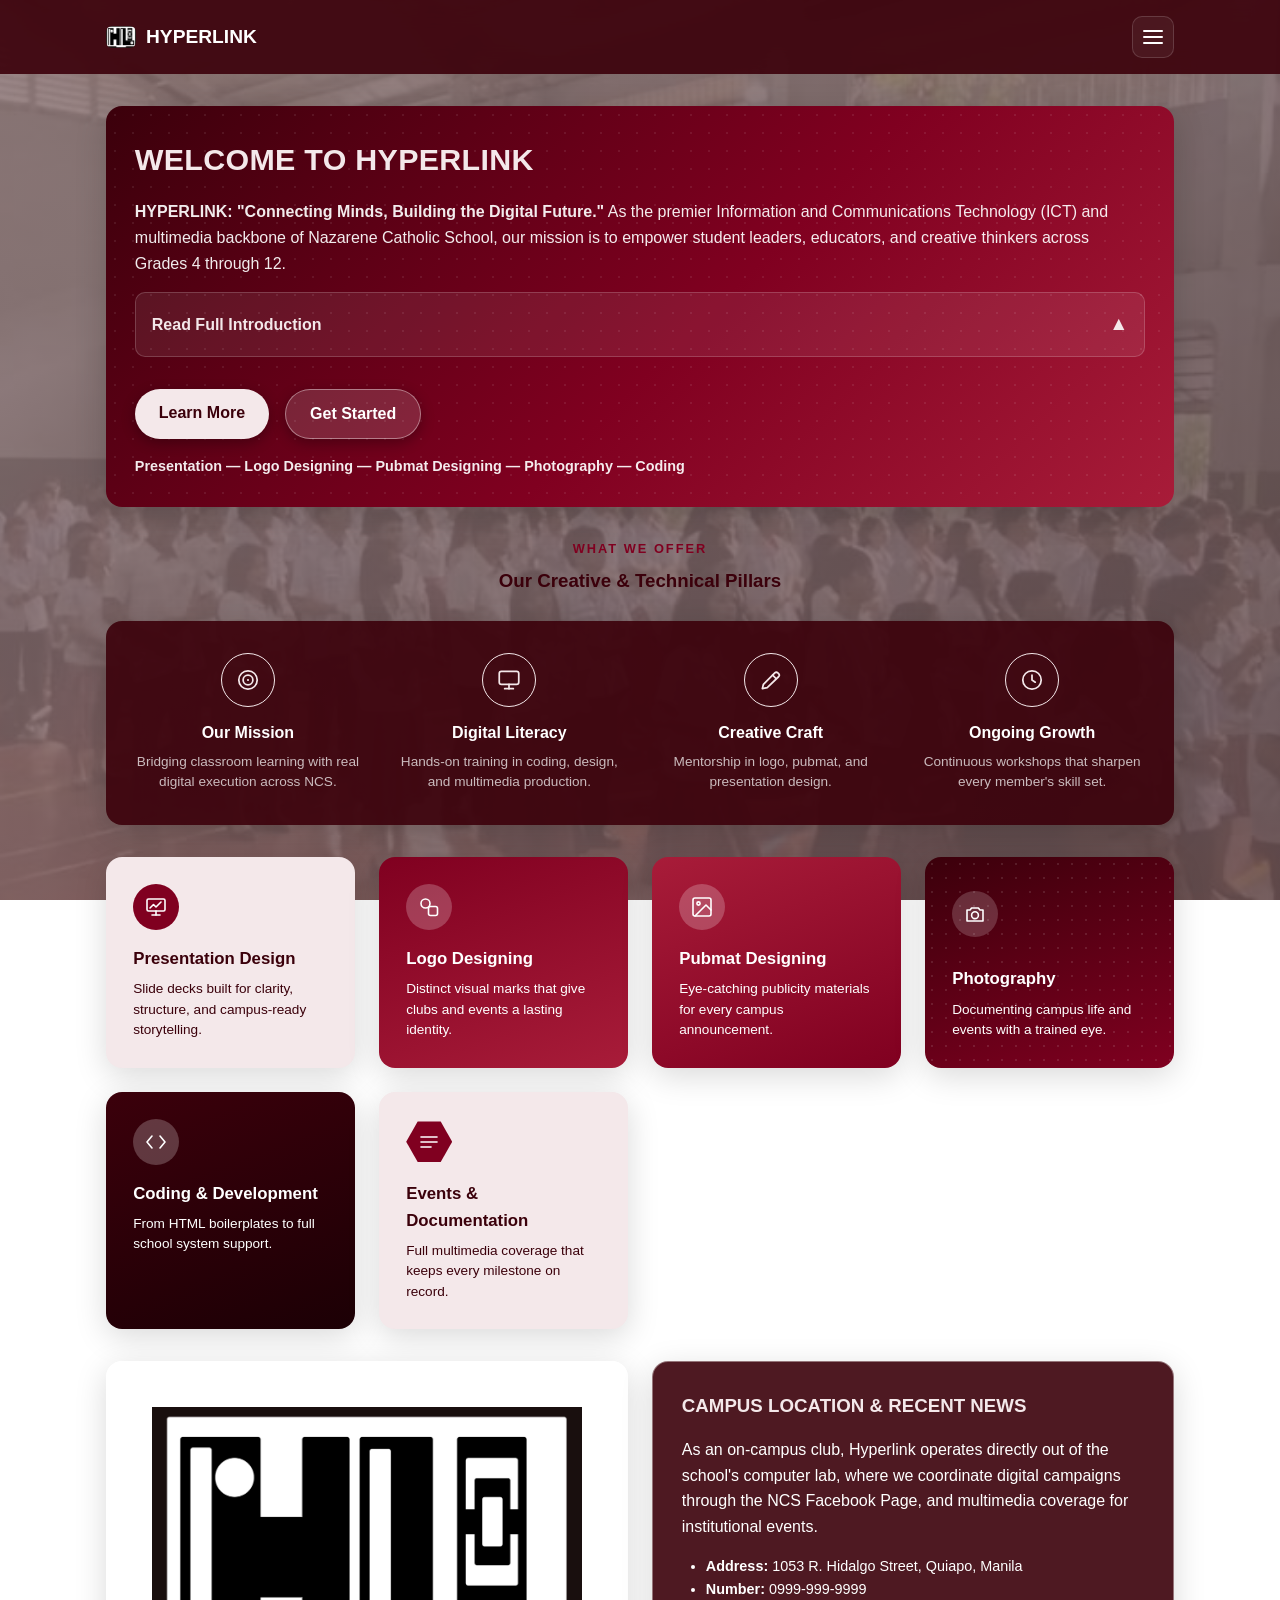
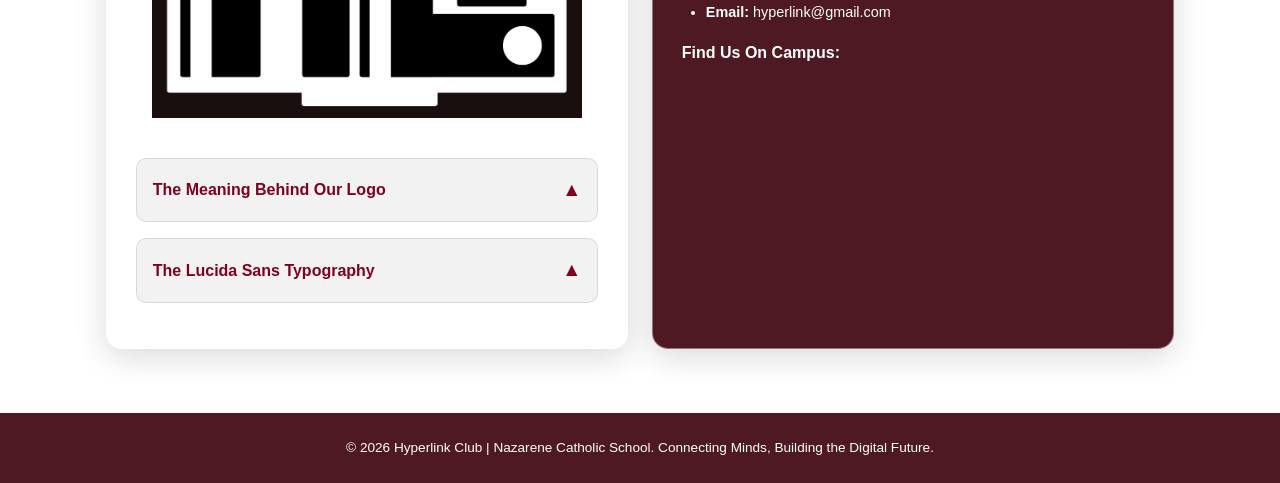
==== commit 442574e3: "Update index.html" ====
--- a/index.html
+++ b/index.html
@@ -142,7 +142,7 @@
   </div>
   <nav class="overlay-nav">
     <ul>
-      <!-- Note: Move the class="active" depending on the current file -->
+      
       <li><a href="index.html" class="active">HOME</a></li>
       <li><a href="about.html">ABOUT US</a></li>
       <li><a href="resource.html">RESOURCES</a></li>
--- a/styl.css
+++ b/styl.css
@@ -1,476 +1,258 @@
 :root {
-    /* Color Palette "Dito nalang kayo kumuha guys ng color codes 😊"*/
-    --mauve-light: #bc727d;
-    --mauve-taupe: #a28a8d;
-    --charcoal-dark: #3e2f2c;
-    --red-vibrant: #b32e2c;
-    --red-deep: #7d0505;
-    --off-white: #eeeeee;
-    --pure-white: #ffffff;
-
-    --shadow-sm: 0 2px 6px rgba(0, 0, 0, 0.08);
-    --shadow-md: 0 8px 20px rgba(125, 5, 5, 0.12);
-    --shadow-lg: 0 14px 30px rgba(125, 5, 5, 0.22);
-    --transition-fast: 0.25s cubic-bezier(0.4, 0, 0.2, 1);
+  --maroon-deep: #3b000b;
+  --maroon-primary: #800020;
+  --maroon-vibrant: #a81c39;
+  --maroon-light: #f4e8ea;
+  --bg-gradient: linear-gradient(135deg, rgba(138, 115, 117, 0.85) 0%, rgba(104, 83, 85, 0.85) 100%);
+  --glass-bg: rgba(255, 255, 255, 0.85);
+  --glass-dark: rgba(59, 0, 11, 0.9);
+  --glass-border: rgba(255, 255, 255, 0.4);
+  --glass-shadow: 0 8px 32px 0 rgba(0, 0, 0, 0.15);
+  --radius-lg: 16px;
+  --radius-md: 10px;
+  --radius-sm: 6px;
+  --transition: all 0.3s ease;
+}
+
+html {
+  scroll-behavior: smooth;
 }
 
 * {
-    box-sizing: border-box;
-    margin: 0;
-    padding: 0;
+  box-sizing: border-box;
+  margin: 0;
+  padding: 0;
+  font-family: 'Lucida Sans', 'Segoe UI', sans-serif;
 }
 
 body {
-    font-family: "Lucida Sans", "Lucida Sans Regular", "Lucida Grande", Geneva, sans-serif;
-    background-color: var(--mauve-taupe);
-    color: #2b201e;
-    line-height: 1.7;
-    font-size: 16px;
-    -webkit-font-smoothing: antialiased;
-    overflow-x: hidden;
-}
-
-h1, h2, h3, h4, h5, h6 {
-    font-family: "Lucida Sans", "Lucida Sans Regular", "Lucida Grande", Geneva, sans-serif;
-    color: var(--red-deep);
-    font-weight: 700;
-    text-transform: uppercase;
-    letter-spacing: 1.5px;
-    margin-bottom: 0.85rem;
-}
-
-p {
-    margin-bottom: 1.2rem;
-    color: inherit;
-}
-
-a {
-    color: inherit;
-    text-decoration: none;
-    transition: opacity var(--transition-fast);
-}
-
-
-/* =========================================================
-   HEADER & TOP NAVIGATION
-   ========================================================= */
-
+  background-image: var(--bg-gradient), url('background.jpg');
+  background-size: cover;
+  background-position: center;
+  background-repeat: no-repeat;
+  background-attachment: fixed;
+  color: #2b2b2b;
+  min-height: 100vh;
+  display: flex;
+  flex-direction: column;
+  overflow-x: hidden;
+  line-height: 1.6;
+}
+
+/* Layout */
+.main-content {
+  flex: 1;
+  width: 100%;
+  max-width: 1100px;
+  margin: 2rem auto;
+  padding: 0 1rem;
+}
+
+.two-column-layout {
+  display: grid;
+  grid-template-columns: repeat(auto-fit, minmax(300px, 1fr));
+  gap: 1.5rem;
+}
+
+/* Glassmorphism Panels */
+.glass-panel {
+  background: var(--glass-bg);
+  backdrop-filter: blur(12px);
+  -webkit-backdrop-filter: blur(12px);
+  border: 1px solid var(--glass-border);
+  border-radius: var(--radius-lg);
+  padding: 1.8rem;
+  box-shadow: var(--glass-shadow);
+  margin-bottom: 2rem;
+}
+
+.glass-panel.dark {
+  background: var(--glass-dark);
+  color: #fff;
+}
+
+/* Native Accordions (Compact Info) */
+details {
+  background: rgba(0, 0, 0, 0.05);
+  border-radius: var(--radius-md);
+  margin-bottom: 1rem;
+  border: 1px solid rgba(0,0,0,0.1);
+  overflow: hidden;
+}
+.glass-panel.dark details { background: rgba(255,255,255,0.05); border-color: rgba(255,255,255,0.1); }
+
+summary {
+  padding: 1rem;
+  font-weight: bold;
+  cursor: pointer;
+  color: var(--maroon-primary);
+  outline: none;
+  list-style: none; /* Hide default arrow */
+  display: flex;
+  justify-content: space-between;
+  align-items: center;
+}
+.glass-panel.dark summary { color: #fff; }
+summary::-webkit-details-marker { display: none; }
+summary::after {
+  content: '▲';
+  font-size: 1.2rem;
+  color: inherit;
+}
+details[open] summary::after { content: '▼'; }
+.details-content { padding: 0 1rem 1rem 1rem; }
+
+/* Tabs System */
+.tab-buttons {
+  display: flex;
+  flex-wrap: wrap;
+  gap: 0.5rem;
+  margin-bottom: 1rem;
+  border-bottom: 2px solid rgba(0,0,0,0.1);
+  padding-bottom: 0.5rem;
+}
+.tab-btn {
+  background: transparent;
+  border: none;
+  color: var(--maroon-deep);
+  padding: 0.5rem 1rem;
+  font-weight: bold;
+  cursor: pointer;
+  border-radius: var(--radius-sm);
+  transition: var(--transition);
+}
+.glass-panel.dark .tab-btn { color: #ccc; }
+.tab-btn.active {
+  background: var(--maroon-primary);
+  color: #fff;
+}
+.tab-content { display: none; animation: fadeIn 0.3s ease; }
+.tab-content.active { display: block; }
+
+/* Tables */
+.table-responsive { overflow-x: auto; margin-top: 1rem; }
+table { width: 100%; border-collapse: collapse; min-width: 600px; }
+th, td { padding: 0.8rem; border-bottom: 1px solid rgba(0,0,0,0.1); text-align: left; }
+.glass-panel.dark th, .glass-panel.dark td { border-bottom-color: rgba(255,255,255,0.1); }
+th { background: rgba(128,0,32,0.1); color: var(--maroon-primary); font-weight: bold; }
+.glass-panel.dark th { background: rgba(255,255,255,0.1); color: #fff; }
+
+/* Forms */
+.styled-form { display: flex; flex-direction: column; gap: 1rem; }
+.form-group label { display: block; font-weight: bold; margin-bottom: 0.3rem; font-size: 0.9rem; }
+.form-group input, .form-group select, .form-group textarea {
+  width: 100%; padding: 0.8rem; border: 1px solid #ccc;
+  border-radius: var(--radius-sm); font-family: inherit;
+}
+.checkbox-group { display: flex; flex-direction: column; gap: 0.5rem; font-size: 0.9rem; }
+.checkbox-group label { font-weight: normal; display: flex; align-items: center; gap: 0.5rem; }
+.form-actions { display: flex; gap: 1rem; margin-top: 1rem; }
+
+/* Buttons & Utils */
+.btn {
+  display: inline-block; padding: 0.7rem 1.5rem;
+  background: linear-gradient(90deg, #800020 0%, #3b000b 100%);
+  color: white; text-decoration: none; border-radius: 25px;
+  border: none; font-weight: bold; cursor: pointer; box-shadow: 0 4px 10px rgba(0,0,0,0.2);
+}
+.btn-secondary { background: #444; }
+img, iframe { max-width: 100%; border-radius: var(--radius-sm); }
+.header-img { float: left; margin-right: 1rem; max-width: 150px; }
+.clearfix::after { content: ""; clear: both; display: table; }
+
+/* Header & Footer */
 .site-header {
-    background-color: var(--red-deep);
-    color: var(--off-white);
-    padding: 0;
-    position: sticky;
-    top: 0;
-    z-index: 1000;
-    box-shadow: 0 4px 15px rgba(0, 0, 0, 0.25);
-    border-bottom: 2px solid rgba(255, 255, 255, 0.15);
-    width: 100%;
-}
-
+  background: var(--glass-dark); backdrop-filter: blur(12px);
+  position: sticky; top: 0; z-index: 1000;
+}
 .nav-container {
-    display: flex;
-    justify-content: space-between;
-    align-items: center;
-    width: 100%;
-    min-height: 90px;
-    padding: 1.25rem 5%;
-
-    /* Overlay */
-    background-image:
-        linear-gradient(rgba(125, 5, 5, 0.70), rgba(125, 5, 5, 0.70)),
-        url('nav.jpg');
-    background-size: cover;
-    background-position: center;
-    background-repeat: no-repeat;
-    background-color: var(--red-deep);
-}
-
-.site-title {
-    color: var(--pure-white);
-    font-size: 1.85rem;
-    font-weight: 700;
-    text-transform: uppercase;
-    letter-spacing: 2.5px;
-    margin: 0;
-    text-shadow: 0 2px 4px rgba(0, 0, 0, 0.3);
-    white-space: nowrap;
-}
-
-.main-nav ul {
-    display: flex;
-    list-style: none;
-    gap: 1rem;
-    align-items: center;
-    margin: 0;
-    padding: 0;
-}
-
-.main-nav a {
-    color: var(--off-white);
-    font-weight: 700;
-    font-size: 0.9rem;
-    text-transform: uppercase;
-    letter-spacing: 1px;
-    padding: 0.6rem 0.8rem;
-    border-radius: 6px;
-    transition: background-color var(--transition-fast), color var(--transition-fast);
-    display: inline-block;
-    white-space: nowrap;
-    line-height: 1.2;
-    text-align: center;
-}
-
-.main-nav a:hover,
-.main-nav a.active {
-    background-color: var(--red-vibrant);
-    color: var(--pure-white);
-}
-
-
-/* =========================================================
-   BUTTON STYLES
-   ========================================================= */
-
-.btn,
-button,
-input[type="submit"],
-input[type="button"] {
-    position: relative;
-    display: inline-block;
-    padding: 0.85rem 2.2rem;
-    font-family: "Lucida Sans", "Lucida Sans Regular", "Lucida Grande", Geneva, sans-serif;
-    font-size: 1rem;
-    font-weight: 800;
-    text-transform: capitalize;
-    letter-spacing: 1px;
-    color: var(--pure-white);
-    text-shadow: 1px 1px 2px rgba(0, 0, 0, 0.8);
-    border: 1px solid rgba(0, 0, 0, 0.6);
-    border-radius: 25px;
-    cursor: pointer;
-    overflow: hidden;
-    z-index: 1;
-
-    background: linear-gradient(
-        120deg,
-        #8a1313 0%,
-        #b02323 25%,
-        #666666 75%,
-        #1f1f1f 100%
-    );
-
-    box-shadow:
-        0 4px 8px rgba(0, 0, 0, 0.4),
-        inset 0 3px 4px rgba(255, 255, 255, 0.3),
-        inset 0 -3px 6px rgba(0, 0, 0, 0.7);
-
-    transition:
-        transform 0.2s ease,
-        box-shadow 0.2s ease,
-        filter 0.2s ease;
-}
-
-.btn:hover,
-button:hover,
-input[type="submit"]:hover,
-input[type="button"]:hover {
-    filter: brightness(1.15);
-    transform: translateY(-2px);
-}
-
-.btn:active,
-button:active {
-    transform: translateY(0);
-}
-
-
-/* =========================================================
-   MAIN LAYOUT
-   ========================================================= */
-
-.main-content {
-    max-width: 1200px;
-    margin: 2rem auto;
-    padding: 0 4%;
-}
-
-.content-section {
-    background-color: var(--off-white);
-    color: #2b201e;
-    padding: 2.5rem;
-    border-radius: 14px;
-    box-shadow: var(--shadow-md);
-    margin-bottom: 2.5rem;
-    border: 1px solid rgba(255, 255, 255, 0.8);
-    border-left: 8px solid var(--red-deep);
-}
-
-
-/* =========================================================
-   BROWN CARD
-   ========================================================= */
-
-.content-section.dark-card {
-    background-color: var(--charcoal-dark);
-    color: var(--off-white);
-    border-left: 8px solid var(--red-vibrant);
-}
-
-.content-section.dark-card h1,
-.content-section.dark-card h2,
-.content-section.dark-card h3 {
-    color: var(--off-white);
-}
-
-
-/* =========================================================
-   GALLERY & CARDS
-   ========================================================= */
-
-.image-container,
-.gallery-card {
-    background-color: var(--pure-white);
-    padding: 0.75rem;
-    border-radius: 10px;
-    box-shadow: var(--shadow-sm);
-    border: 1px solid rgba(0, 0, 0, 0.05);
-    width: 100%;
-    transition:
-        transform var(--transition-fast),
-        box-shadow var(--transition-fast);
-    overflow: hidden;
-}
-
-.image-container:hover,
-.gallery-card:hover {
-    transform: translateY(-5px);
-    box-shadow: var(--shadow-lg);
-}
-
-.image-container img,
-.gallery-card img {
-    width: 100%;
-    height: auto;
-    display: block;
-    border-radius: 6px;
-    object-fit: cover;
-    transition: transform var(--transition-fast);
-}
-
-
-/* Zooms the image */
-.image-container:hover img,
-.gallery-card:hover img {
-    transform: scale(1.05);
-}
-
-.gallery-caption {
-    margin-top: 0.75rem;
-    font-size: 0.85rem;
-    font-weight: 700;
-    text-align: center;
-    color: var(--red-deep);
-    letter-spacing: 0.5px;
-}
-
-
-/* =========================================================
-   TWO-COLUMN LAYOUT
-   ========================================================= */
-
-.two-column-layout {
-    display: grid;
-    grid-template-columns: 1fr 1fr;
-    gap: 2rem;
-    align-items: start;
-}
-
-.content-left,
-.content-right {
-    display: flex;
-    flex-direction: column;
-    gap: 1.2rem;
-}
-
-
-/* =========================================================
-   TABLE STYLING
-   ========================================================= */
-
-table {
-    width: 100%;
-    border-collapse: collapse;
-    margin-top: 1rem;
-    background-color: var(--pure-white);
-    border-radius: 8px;
-    overflow: hidden;
-}
-
-th,
-td {
-    padding: 0.75rem 1rem;
-    text-align: left;
-    border-bottom: 1px solid #ddd;
-}
-
-th {
-    background-color: var(--charcoal-dark);
-    color: var(--pure-white);
-    font-size: 0.85rem;
-    text-transform: uppercase;
-}
-
-
-/* =========================================================
-   BACK TO TOP BUTTON
-   ========================================================= */
-
-.back-to-top {
-    position: fixed;
-    right: 25px;
-    bottom: 25px;
-
-    width: 45px;
-    height: 45px;
-
-    display: flex;
-    align-items: center;
-    justify-content: center;
-
-    background: var(--red-deep);
-    color: white;
-
-    border-radius: 50%;
-
-    box-shadow: var(--shadow-md);
-
-    font-size: 1.3rem;
-    font-weight: bold;
-
-    z-index: 999;
-}
-
-.back-to-top:hover {
-    background: var(--red-vibrant);
-    transform: translateY(-3px);
-}
-
-
-/* =========================================================
-   WIDE SCREEN / DESKTOP
-   Makes content wider and gallery cards uniform
-   ========================================================= */
-
-@media screen and (min-width: 1000px) {
-
-    /* Wider overall content on computers and monitors */
-    .main-content {
-        max-width: 1650px;
-        width: 92%;
-    }
-
-    /* Make all cards equal height */
-    .gallery-card,
-    .image-container {
-        height: 100%;
-        display: flex;
-        flex-direction: column;
-    }
-
-    /* Make all gallery images the same size */
-    .gallery-card img,
-    .image-container img {
-        width: 100%;
-        height: 250px;
-        object-fit: cover;
-        flex-shrink: 0;
-    }
-
-    /* Keep captions aligned */
-    .gallery-caption {
-        min-height: 50px;
-        display: flex;
-        align-items: center;
-        justify-content: center;
-        margin-top: 0;
-        padding: 0.65rem 0.4rem 0.2rem;
-    }
-
-    /* Allow sections to use the wider layout */
-    .content-section {
-        width: 100%;
-    }
-}
-
-
-/* =========================================================
-   EXTRA-WIDE SCREENS / TV / LARGE MONITORS
-   ========================================================= */
-
-@media screen and (min-width: 1600px) {
-
-    .main-content {
-        max-width: 1750px;
-        width: 94%;
-    }
-
-    .gallery-card img,
-    .image-container img {
-        height: 280px;
-    }
-}
-
-
-/* =========================================================
-   MOBILE / TABLET
-   ========================================================= */
-
-@media screen and (max-width: 768px) {
-
-    .nav-container {
-        flex-direction: column;
-        gap: 1rem;
-        padding: 1rem;
-        text-align: center;
-    }
-
-    .site-title {
-        font-size: 1.5rem;
-    }
-
-    .main-nav ul {
-        flex-wrap: wrap;
-        justify-content: center;
-        gap: 0.5rem;
-    }
-
-    .main-nav a {
-        font-size: 0.8rem;
-        padding: 0.4rem 0.6rem;
-    }
-
-    .two-column-layout {
-        grid-template-columns: 1fr;
-        gap: 1.5rem;
-    }
-
-    .content-section {
-        padding: 1.5rem 1.25rem;
-        border-left-width: 5px;
-    }
-
-    table {
-        display: block;
-        overflow-x: auto;
-        white-space: nowrap;
-    }
-
-    #logo-meaning .gallery-card {
-        width: 100% !important;
-        max-width: 100% !important;
-    }
-
-    #logo-meaning .gallery-card img {
-        max-height: 350px;
-    }
-    }
+  max-width: 1100px; margin: 0 auto; display: flex;
+  justify-content: space-between; align-items: center; padding: 1rem; flex-wrap: wrap; gap: 1rem;
+}
+.main-nav { 
+  display: none; 
+}
+.site-footer { background: var(--glass-dark); color: #fff; text-align: center; padding: 1.5rem; margin-top: auto; font-size: 0.85rem; }
+
+@keyframes fadeIn { from { opacity: 0; } to { opacity: 1; } }
+
+/* --- COMPACT LIQUID GLASS UI MENU --- */
+
+.hamburger-btn {
+  background: rgba(255, 255, 255, 0.05);
+  border: 1px solid rgba(255, 255, 255, 0.15);
+  color: #fff;
+  padding: 0.5rem;
+  border-radius: var(--radius-md);
+  cursor: pointer;
+  display: flex;
+  align-items: center;
+  justify-content: center;
+  transition: all 0.3s ease;
+}
+.hamburger-btn:hover { 
+  background: rgba(255, 255, 255, 0.15); 
+  transform: scale(1.05);
+}
+
+.overlay-menu {
+  position: fixed;
+  top: 75px; 
+  right: 1.5rem;
+  width: 250px; 
+  height: auto;
+  background: rgba(59, 0, 11, 0.65); 
+  backdrop-filter: blur(24px);
+  -webkit-backdrop-filter: blur(24px);
+  border: 1px solid rgba(255, 255, 255, 0.2);
+  border-radius: var(--radius-lg);
+  box-shadow: 0 12px 40px rgba(0, 0, 0, 0.4);
+  z-index: 2000;
+  display: flex;
+  flex-direction: column;
+
+  /* Liquid Animation Setup */
+  opacity: 0;
+  transform: translateY(-20px) scale(0.95);
+  pointer-events: none;
+  transition: all 0.4s cubic-bezier(0.175, 0.885, 0.32, 1.275); 
+}
+
+.overlay-menu.active {
+  opacity: 1;
+  transform: translateY(0) scale(1);
+  pointer-events: auto;
+}
+
+.overlay-header {
+  display: none; 
+}
+
+.overlay-nav {
+  padding: 1.2rem;
+}
+.overlay-nav ul {
+  list-style: none;
+  display: flex;
+  flex-direction: column;
+  gap: 0.6rem;
+}
+.overlay-nav a {
+  color: rgba(255, 255, 255, 0.85);
+  text-decoration: none;
+  font-weight: bold;
+  font-size: 0.95rem;
+  display: block;
+  padding: 0.8rem 1.2rem;
+  border-radius: var(--radius-sm);
+  background: transparent;
+  border: 1px solid transparent;
+  transition: all 0.3s ease;
+}
+.overlay-nav a:hover, .overlay-nav a.active {
+  background: rgba(255, 255, 255, 0.1);
+  color: #fff;
+  border-color: rgba(255, 255, 255, 0.15);
+  transform: translateX(6px); 
+                                                        }
+    
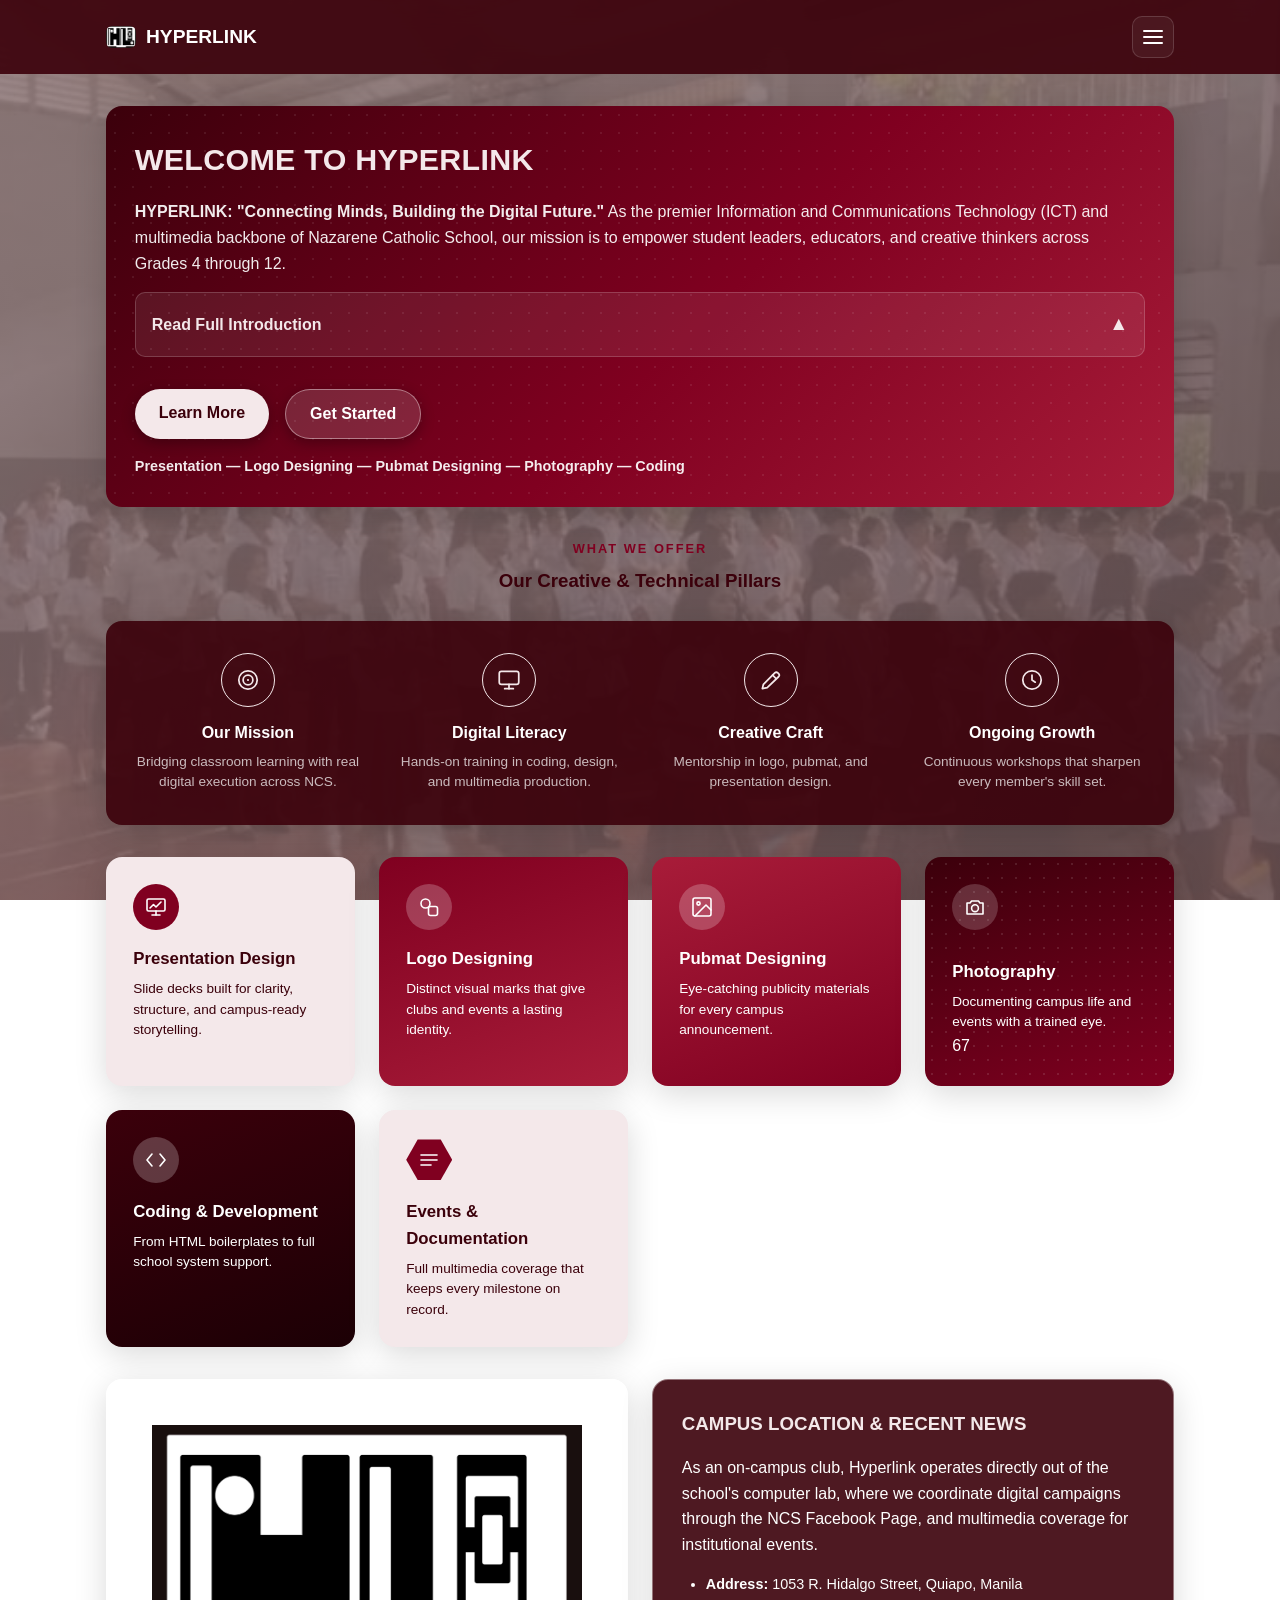
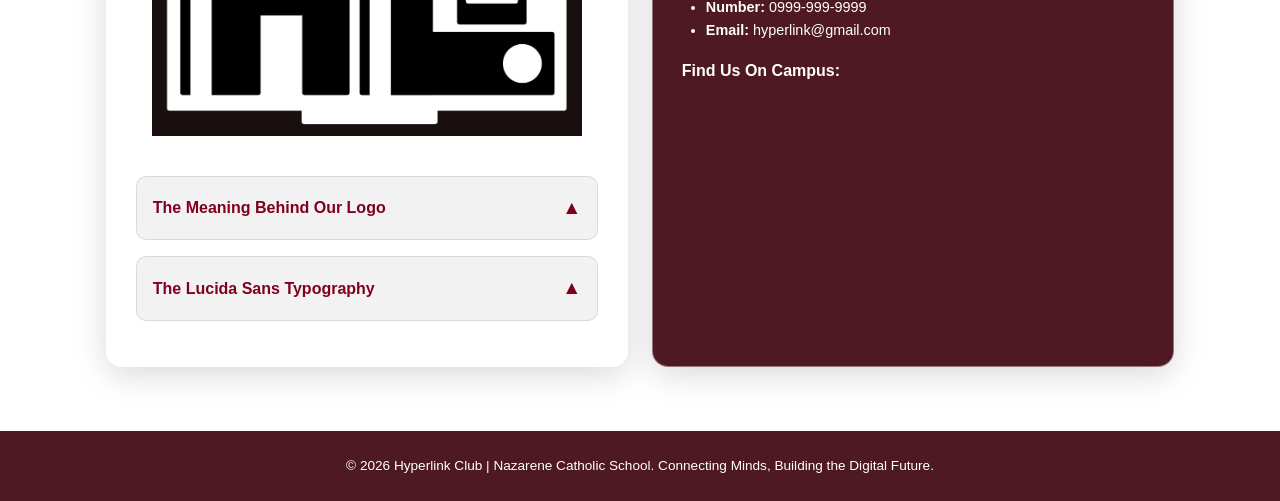
==== commit 85c3ec94: "Change greeting from 'Hello' to 'Goodbye'" ====
--- a/index.html
+++ b/index.html
@@ -1,5 +1,6 @@
 <!DOCTYPE html>
 <html lang="en">
+
 <head>
   <meta charset="utf-8">
   <meta name="viewport" content="width=device-width, initial-scale=1.0">
@@ -8,40 +9,80 @@
   <script defer src="script.js"></script>
 
   <style>
-    
     .hero-panel {
       position: relative;
       overflow: hidden;
       border: none;
       background: linear-gradient(135deg, var(--maroon-deep) 0%, var(--maroon-primary) 55%, var(--maroon-vibrant) 100%);
     }
+
     .hero-panel::before {
       content: "";
       position: absolute;
       inset: 0;
-      background-image: radial-gradient(rgba(255,255,255,0.16) 1px, transparent 1px);
+      background-image: radial-gradient(rgba(255, 255, 255, 0.16) 1px, transparent 1px);
       background-size: 18px 18px;
       opacity: 0.5;
       pointer-events: none;
     }
-    .hero-panel > * { position: relative; z-index: 1; }
-    .hero-panel h2 { color: var(--maroon-light) !important; font-size: 1.9rem; letter-spacing: .3px; }
-    .hero-panel p { color: rgba(255,255,255,0.92); }
-    .hero-panel details { background: rgba(255,255,255,0.08); border-color: rgba(255,255,255,0.18); }
-    .hero-panel summary { color: var(--maroon-light); }
-    .hero-panel .details-content p { color: rgba(255,255,255,0.85); }
-    .hero-panel .btn { background: var(--maroon-light); color: var(--maroon-deep); box-shadow: 0 4px 14px rgba(0,0,0,0.3); }
-    .hero-panel .btn-secondary { background: rgba(255,255,255,0.14); color: #fff; border: 1px solid rgba(255,255,255,0.4); }
-
-    /* Section labels */
+
+    .hero-panel>* {
+      position: relative;
+      z-index: 1;
+    }
+
+    .hero-panel h2 {
+      color: var(--maroon-light) !important;
+      font-size: 1.9rem;
+      letter-spacing: .3px;
+    }
+
+    .hero-panel p {
+      color: rgba(255, 255, 255, 0.92);
+    }
+
+    .hero-panel details {
+      background: rgba(255, 255, 255, 0.08);
+      border-color: rgba(255, 255, 255, 0.18);
+    }
+
+    .hero-panel summary {
+      color: var(--maroon-light);
+    }
+
+    .hero-panel .details-content p {
+      color: rgba(255, 255, 255, 0.85);
+    }
+
+    .hero-panel .btn {
+      background: var(--maroon-light);
+      color: var(--maroon-deep);
+      box-shadow: 0 4px 14px rgba(0, 0, 0, 0.3);
+    }
+
+    .hero-panel .btn-secondary {
+      background: rgba(255, 255, 255, 0.14);
+      color: #fff;
+      border: 1px solid rgba(255, 255, 255, 0.4);
+    }
+
+
     .section-label {
-      text-align: center; text-transform: uppercase; letter-spacing: 2px;
-      font-size: .8rem; font-weight: bold; color: var(--maroon-primary);
+      text-align: center;
+      text-transform: uppercase;
+      letter-spacing: 2px;
+      font-size: .8rem;
+      font-weight: bold;
+      color: var(--maroon-primary);
       margin: 0 0 .4rem;
     }
-    .section-title { text-align: center; margin-bottom: 1.6rem; color: var(--maroon-deep); }
-
-    /* Feature strip (4-up icon row) */
+
+    .section-title {
+      text-align: center;
+      margin-bottom: 1.6rem;
+      color: var(--maroon-deep);
+    }
+
     .feature-strip {
       background: var(--glass-dark);
       border-radius: var(--radius-lg);
@@ -49,20 +90,37 @@
       margin-bottom: 2rem;
       box-shadow: var(--glass-shadow);
     }
+
     .feature-grid {
       display: grid;
       grid-template-columns: repeat(auto-fit, minmax(170px, 1fr));
       gap: 1.6rem;
       text-align: center;
     }
+
     .feature-icon {
-      width: 54px; height: 54px; margin: 0 auto .8rem;
-      border-radius: 50%; border: 1.5px solid var(--maroon-light);
-      display: flex; align-items: center; justify-content: center;
+      width: 54px;
+      height: 54px;
+      margin: 0 auto .8rem;
+      border-radius: 50%;
+      border: 1.5px solid var(--maroon-light);
+      display: flex;
+      align-items: center;
+      justify-content: center;
       color: var(--maroon-light);
     }
-    .feature-grid h4 { color: #fff; font-size: 1rem; margin-bottom: .4rem; }
-    .feature-grid p { color: rgba(255,255,255,0.72); font-size: .85rem; line-height: 1.5; }
+
+    .feature-grid h4 {
+      color: #fff;
+      font-size: 1rem;
+      margin-bottom: .4rem;
+    }
+
+    .feature-grid p {
+      color: rgba(255, 255, 255, 0.72);
+      font-size: .85rem;
+      line-height: 1.5;
+    }
 
     .service-grid {
       display: grid;
@@ -70,99 +128,162 @@
       gap: 1.5rem;
       margin-bottom: 2rem;
     }
+
     .service-card {
-      position: relative; overflow: hidden;
+      position: relative;
+      overflow: hidden;
       border-radius: var(--radius-lg);
       padding: 1.7rem;
       box-shadow: var(--glass-shadow);
       transition: var(--transition);
     }
-    .service-card:hover { transform: translateY(-4px); }
-    .service-card h4 { margin: 1rem 0 .4rem; font-size: 1.05rem; }
-    .service-card p { font-size: .85rem; line-height: 1.5; }
+
+    .service-card:hover {
+      transform: translateY(-4px);
+    }
+
+    .service-card h4 {
+      margin: 1rem 0 .4rem;
+      font-size: 1.05rem;
+    }
+
+    .service-card p {
+      font-size: .85rem;
+      line-height: 1.5;
+    }
+
     .service-icon {
-      width: 46px; height: 46px; border-radius: 50%;
-      display: flex; align-items: center; justify-content: center;
-      background: rgba(255,255,255,0.22);
-    }
+      width: 46px;
+      height: 46px;
+      border-radius: 50%;
+      display: flex;
+      align-items: center;
+      justify-content: center;
+      background: rgba(255, 255, 255, 0.22);
+    }
+
     .service-card.hex .service-icon {
       border-radius: 0;
       clip-path: polygon(25% 6%, 75% 6%, 100% 50%, 75% 94%, 25% 94%, 0% 50%);
     }
 
-    .tone-cream   { background: var(--maroon-light); color: var(--maroon-deep); }
-    .tone-cream .service-icon { background: var(--maroon-primary); color: #fff; }
-    .tone-primary { background: linear-gradient(160deg, var(--maroon-primary), var(--maroon-vibrant)); color: #fff; }
-    .tone-vibrant { background: linear-gradient(160deg, var(--maroon-vibrant), var(--maroon-primary)); color: #fff; }
-    .tone-deep    { background: linear-gradient(160deg, var(--maroon-deep), #1c0005); color: #fff; }
+    .tone-cream {
+      background: var(--maroon-light);
+      color: var(--maroon-deep);
+    }
+
+    .tone-cream .service-icon {
+      background: var(--maroon-primary);
+      color: #fff;
+    }
+
+    .tone-primary {
+      background: linear-gradient(160deg, var(--maroon-primary), var(--maroon-vibrant));
+      color: #fff;
+    }
+
+    .tone-vibrant {
+      background: linear-gradient(160deg, var(--maroon-vibrant), var(--maroon-primary));
+      color: #fff;
+    }
+
+    .tone-deep {
+      background: linear-gradient(160deg, var(--maroon-deep), #1c0005);
+      color: #fff;
+    }
 
     .photo-card {
       background: linear-gradient(160deg, var(--maroon-deep), var(--maroon-primary));
-      color: #fff; display: flex; flex-direction: column; justify-content: flex-end; min-height: 190px;
-    }
+      color: #fff;
+      display: flex;
+      flex-direction: column;
+      justify-content: flex-end;
+      min-height: 190px;
+    }
+
     .photo-card::before {
-      content: ""; position: absolute; inset: 0;
-      background-image: radial-gradient(rgba(255,255,255,0.18) 1px, transparent 1px);
-      background-size: 14px 14px; opacity: .6;
-    }
-    .photo-card .service-icon { background: rgba(255,255,255,0.18); margin-bottom: .8rem; }
-    .photo-card > * { position: relative; z-index: 1; }
+      content: "";
+      position: absolute;
+      inset: 0;
+      background-image: radial-gradient(rgba(255, 255, 255, 0.18) 1px, transparent 1px);
+      background-size: 14px 14px;
+      opacity: .6;
+    }
+
+    .photo-card .service-icon {
+      background: rgba(255, 255, 255, 0.18);
+      margin-bottom: .8rem;
+    }
+
+    .photo-card>* {
+      position: relative;
+      z-index: 1;
+    }
   </style>
 </head>
+
 <body>
   <header class="site-header">
-  <div class="nav-container">
-    <h1 style="color:#fff; font-size:1.2rem; display:flex; align-items:center; gap:10px;">
-      <img src="logo.png" alt="HL Logo" style="width:30px;"> HYPERLINK
-    </h1>
-    
-    <!-- Hamburger Button -->
-    <button class="hamburger-btn" aria-label="Open Menu">
-      <svg width="24" height="24" viewBox="0 0 24 24" fill="none" stroke="currentColor" stroke-width="2" stroke-linecap="round" stroke-linejoin="round">
-        <line x1="3" y1="12" x2="21" y2="12"></line>
-        <line x1="3" y1="6" x2="21" y2="6"></line>
-        <line x1="3" y1="18" x2="21" y2="18"></line>
-      </svg>
-    </button>
+    <div class="nav-container">
+      <h1 style="color:#fff; font-size:1.2rem; display:flex; align-items:center; gap:10px;">
+        <img src="logo.png" alt="HL Logo" style="width:30px;"> HYPERLINK
+      </h1>
+
+      <button class="hamburger-btn" aria-label="Open Menu">
+        <svg width="24" height="24" viewBox="0 0 24 24" fill="none" stroke="currentColor" stroke-width="2"
+          stroke-linecap="round" stroke-linejoin="round">
+          <line x1="3" y1="12" x2="21" y2="12"></line>
+          <line x1="3" y1="6" x2="21" y2="6"></line>
+          <line x1="3" y1="18" x2="21" y2="18"></line>
+        </svg>
+      </button>
+    </div>
+  </header>
+
+  <div class="overlay-menu">
+    <div class="overlay-header">
+      <h1 style="color:#fff; font-size:1.2rem; display:flex; align-items:center; gap:10px;">
+        <img src="logo.png" alt="HL Logo" style="width:30px;"> HYPERLINK
+      </h1>
+      <button class="close-btn" aria-label="Close Menu">
+        <svg width="24" height="24" viewBox="0 0 24 24" fill="none" stroke="currentColor" stroke-width="2"
+          stroke-linecap="round" stroke-linejoin="round">
+          <line x1="18" y1="6" x2="6" y2="18"></line>
+          <line x1="6" y1="6" x2="18" y2="18"></line>
+        </svg>
+      </button>
+    </div>
+    <nav class="overlay-nav">
+      <ul>
+
+        <li><a href="index.html" class="active">HOME</a></li>
+        <li><a href="about.html">ABOUT US</a></li>
+        <li><a href="resource.html">RESOURCES</a></li>
+        <li><a href="gallery.html">EVENTS & GALLERY</a></li>
+        <li><a href="contact.html">CONTACT US</a></li>
+      </ul>
+    </nav>
   </div>
-</header>
-
-<!-- Full-Screen Overlay Menu -->
-<div class="overlay-menu">
-  <div class="overlay-header">
-    <h1 style="color:#fff; font-size:1.2rem; display:flex; align-items:center; gap:10px;">
-      <img src="logo.png" alt="HL Logo" style="width:30px;"> HYPERLINK
-    </h1>
-    <button class="close-btn" aria-label="Close Menu">
-      <svg width="24" height="24" viewBox="0 0 24 24" fill="none" stroke="currentColor" stroke-width="2" stroke-linecap="round" stroke-linejoin="round">
-        <line x1="18" y1="6" x2="6" y2="18"></line>
-        <line x1="6" y1="6" x2="18" y2="18"></line>
-      </svg>
-    </button>
-  </div>
-  <nav class="overlay-nav">
-    <ul>
-      
-      <li><a href="index.html" class="active">HOME</a></li>
-      <li><a href="about.html">ABOUT US</a></li>
-      <li><a href="resource.html">RESOURCES</a></li>
-      <li><a href="gallery.html">EVENTS & GALLERY</a></li>
-      <li><a href="contact.html">CONTACT US</a></li>
-    </ul>
-  </nav>
-</div>
 
   <main class="main-content">
     <div class="glass-panel hero-panel">
       <h2 style="margin-bottom:1rem;">WELCOME TO HYPERLINK</h2>
       <div class="clearfix">
-        <p><strong>HYPERLINK: "Connecting Minds, Building the Digital Future."</strong> As the premier Information and Communications Technology (ICT) and multimedia backbone of Nazarene Catholic School, our mission is to empower student leaders, educators, and creative thinkers across Grades 4 through 12.</p>
+        <p><strong>HYPERLINK: "Connecting Minds, Building the Digital Future."</strong> As the premier Information and
+          Communications Technology (ICT) and multimedia backbone of Nazarene Catholic School, our mission is to empower
+          student leaders, educators, and creative thinkers across Grades 4 through 12.</p>
 
         <details style="margin-top:1rem;">
           <summary>Read Full Introduction</summary>
           <div class="details-content">
-            <p style="margin-bottom:0.5rem;">We serve as a centralized digital hub that bridges theoretical classroom learning with real-world technical execution. By streamlining multimedia production, presentation deck architecture, school system support, and event documentation, we eliminate communication bottlenecks and elevate campus media standards.</p>
-            <p>Whether you are an aspiring frontend developer writing your first HTML boilerplate, a visual artist crafting publicity materials, or a digital photographer mastering camera exposure settings, Hyperlink provides the structured mentorship, cutting-edge tools, and collaborative environment necessary to transform everyday tech users into analytical tech thinkers.</p>
+            <p style="margin-bottom:0.5rem;">We serve as a centralized digital hub that bridges theoretical classroom
+              learning with real-world technical execution. By streamlining multimedia production, presentation deck
+              architecture, school system support, and event documentation, we eliminate communication bottlenecks and
+              elevate campus media standards.</p>
+            <p>Whether you are an aspiring frontend developer writing your first HTML boilerplate, a visual artist
+              crafting publicity materials, or a digital photographer mastering camera exposure settings, Hyperlink
+              provides the structured mentorship, cutting-edge tools, and collaborative environment necessary to
+              transform everyday tech users into analytical tech thinkers.</p>
           </div>
         </details>
       </div>
@@ -170,7 +291,8 @@
         <a href="about.html" class="btn">Learn More</a>
         <a href="contact.html" class="btn btn-secondary">Get Started</a>
       </div>
-      <p style="margin-top:1rem; font-size:0.9rem; font-weight:bold;">Presentation — Logo Designing — Pubmat Designing — Photography — Coding</p>
+      <p style="margin-top:1rem; font-size:0.9rem; font-weight:bold;">Presentation — Logo Designing — Pubmat Designing —
+        Photography — Coding</p>
     </div>
 
     <p class="section-label">What We Offer</p>
@@ -180,28 +302,46 @@
       <div class="feature-grid">
         <div>
           <div class="feature-icon">
-            <svg width="26" height="26" viewBox="0 0 24 24" fill="none" stroke="currentColor" stroke-width="1.6" stroke-linecap="round" stroke-linejoin="round"><circle cx="12" cy="12" r="8.5"/><circle cx="12" cy="12" r="4.5"/><circle cx="12" cy="12" r="1" fill="currentColor" stroke="none"/></svg>
+            <svg width="26" height="26" viewBox="0 0 24 24" fill="none" stroke="currentColor" stroke-width="1.6"
+              stroke-linecap="round" stroke-linejoin="round">
+              <circle cx="12" cy="12" r="8.5" />
+              <circle cx="12" cy="12" r="4.5" />
+              <circle cx="12" cy="12" r="1" fill="currentColor" stroke="none" />
+            </svg>
           </div>
           <h4>Our Mission</h4>
           <p>Bridging classroom learning with real digital execution across NCS.</p>
         </div>
         <div>
           <div class="feature-icon">
-            <svg width="26" height="26" viewBox="0 0 24 24" fill="none" stroke="currentColor" stroke-width="1.6" stroke-linecap="round" stroke-linejoin="round"><rect x="3" y="4" width="18" height="12" rx="2"/><line x1="8" y1="20" x2="16" y2="20"/><line x1="12" y1="16" x2="12" y2="20"/></svg>
+            <svg width="26" height="26" viewBox="0 0 24 24" fill="none" stroke="currentColor" stroke-width="1.6"
+              stroke-linecap="round" stroke-linejoin="round">
+              <rect x="3" y="4" width="18" height="12" rx="2" />
+              <line x1="8" y1="20" x2="16" y2="20" />
+              <line x1="12" y1="16" x2="12" y2="20" />
+            </svg>
           </div>
           <h4>Digital Literacy</h4>
           <p>Hands-on training in coding, design, and multimedia production.</p>
         </div>
         <div>
           <div class="feature-icon">
-            <svg width="26" height="26" viewBox="0 0 24 24" fill="none" stroke="currentColor" stroke-width="1.6" stroke-linecap="round" stroke-linejoin="round"><path d="M4 20l1-4L15.5 5.5a2 2 0 0 1 2.8 0l.7.7a2 2 0 0 1 0 2.8L8.5 19 4 20z"/><path d="M13.5 7.5l3 3"/></svg>
+            <svg width="26" height="26" viewBox="0 0 24 24" fill="none" stroke="currentColor" stroke-width="1.6"
+              stroke-linecap="round" stroke-linejoin="round">
+              <path d="M4 20l1-4L15.5 5.5a2 2 0 0 1 2.8 0l.7.7a2 2 0 0 1 0 2.8L8.5 19 4 20z" />
+              <path d="M13.5 7.5l3 3" />
+            </svg>
           </div>
           <h4>Creative Craft</h4>
           <p>Mentorship in logo, pubmat, and presentation design.</p>
         </div>
         <div>
           <div class="feature-icon">
-            <svg width="26" height="26" viewBox="0 0 24 24" fill="none" stroke="currentColor" stroke-width="1.6" stroke-linecap="round" stroke-linejoin="round"><circle cx="12" cy="12" r="8.5"/><path d="M12 7.5V12l3 2"/></svg>
+            <svg width="26" height="26" viewBox="0 0 24 24" fill="none" stroke="currentColor" stroke-width="1.6"
+              stroke-linecap="round" stroke-linejoin="round">
+              <circle cx="12" cy="12" r="8.5" />
+              <path d="M12 7.5V12l3 2" />
+            </svg>
           </div>
           <h4>Ongoing Growth</h4>
           <p>Continuous workshops that sharpen every member's skill set.</p>
@@ -212,7 +352,13 @@
     <section class="service-grid">
       <div class="service-card tone-cream">
         <div class="service-icon">
-          <svg width="24" height="24" viewBox="0 0 24 24" fill="none" stroke="currentColor" stroke-width="1.6" stroke-linecap="round" stroke-linejoin="round"><rect x="3" y="4" width="18" height="12" rx="1.5"/><path d="M6 13l3.5-3.5L12 12l5-5"/><path d="M12 16v4"/><path d="M8 20h8"/></svg>
+          <svg width="24" height="24" viewBox="0 0 24 24" fill="none" stroke="currentColor" stroke-width="1.6"
+            stroke-linecap="round" stroke-linejoin="round">
+            <rect x="3" y="4" width="18" height="12" rx="1.5" />
+            <path d="M6 13l3.5-3.5L12 12l5-5" />
+            <path d="M12 16v4" />
+            <path d="M8 20h8" />
+          </svg>
         </div>
         <h4>Presentation Design</h4>
         <p>Slide decks built for clarity, structure, and campus-ready storytelling.</p>
@@ -220,7 +366,11 @@
 
       <div class="service-card tone-primary">
         <div class="service-icon">
-          <svg width="24" height="24" viewBox="0 0 24 24" fill="none" stroke="currentColor" stroke-width="1.6" stroke-linecap="round" stroke-linejoin="round"><circle cx="8.5" cy="8.5" r="4.5"/><rect x="11.5" y="11.5" width="9" height="9" rx="2"/></svg>
+          <svg width="24" height="24" viewBox="0 0 24 24" fill="none" stroke="currentColor" stroke-width="1.6"
+            stroke-linecap="round" stroke-linejoin="round">
+            <circle cx="8.5" cy="8.5" r="4.5" />
+            <rect x="11.5" y="11.5" width="9" height="9" rx="2" />
+          </svg>
         </div>
         <h4>Logo Designing</h4>
         <p>Distinct visual marks that give clubs and events a lasting identity.</p>
@@ -228,7 +378,12 @@
 
       <div class="service-card tone-vibrant">
         <div class="service-icon">
-          <svg width="24" height="24" viewBox="0 0 24 24" fill="none" stroke="currentColor" stroke-width="1.6" stroke-linecap="round" stroke-linejoin="round"><rect x="3" y="3" width="18" height="18" rx="2"/><circle cx="8.5" cy="8.5" r="1.6"/><path d="M21 15l-5-5L5 21"/></svg>
+          <svg width="24" height="24" viewBox="0 0 24 24" fill="none" stroke="currentColor" stroke-width="1.6"
+            stroke-linecap="round" stroke-linejoin="round">
+            <rect x="3" y="3" width="18" height="18" rx="2" />
+            <circle cx="8.5" cy="8.5" r="1.6" />
+            <path d="M21 15l-5-5L5 21" />
+          </svg>
         </div>
         <h4>Pubmat Designing</h4>
         <p>Eye-catching publicity materials for every campus announcement.</p>
@@ -236,15 +391,23 @@
 
       <div class="service-card photo-card">
         <div class="service-icon">
-          <svg width="24" height="24" viewBox="0 0 24 24" fill="none" stroke="currentColor" stroke-width="1.6" stroke-linecap="round" stroke-linejoin="round"><path d="M4 8h3l1.6-2h6.8L17 8h3v11H4z"/><circle cx="12" cy="13.2" r="3.4"/></svg>
+          <svg width="24" height="24" viewBox="0 0 24 24" fill="none" stroke="currentColor" stroke-width="1.6"
+            stroke-linecap="round" stroke-linejoin="round">
+            <path d="M4 8h3l1.6-2h6.8L17 8h3v11H4z" />
+            <circle cx="12" cy="13.2" r="3.4" />
+          </svg>
         </div>
         <h4>Photography</h4>
-        <p>Documenting campus life and events with a trained eye.</p>
+        <p>Documenting campus life and events with a trained eye.</p>67
       </div>
 
       <div class="service-card tone-deep">
         <div class="service-icon">
-          <svg width="24" height="24" viewBox="0 0 24 24" fill="none" stroke="currentColor" stroke-width="1.6" stroke-linecap="round" stroke-linejoin="round"><polyline points="8 6 3 12 8 18"/><polyline points="16 6 21 12 16 18"/></svg>
+          <svg width="24" height="24" viewBox="0 0 24 24" fill="none" stroke="currentColor" stroke-width="1.6"
+            stroke-linecap="round" stroke-linejoin="round">
+            <polyline points="8 6 3 12 8 18" />
+            <polyline points="16 6 21 12 16 18" />
+          </svg>
         </div>
         <h4>Coding &amp; Development</h4>
         <p>From HTML boilerplates to full school system support.</p>
@@ -252,7 +415,12 @@
 
       <div class="service-card tone-cream hex">
         <div class="service-icon">
-          <svg width="24" height="24" viewBox="0 0 24 24" fill="none" stroke="currentColor" stroke-width="1.6" stroke-linecap="round" stroke-linejoin="round"><line x1="4" y1="7" x2="20" y2="7"/><line x1="4" y1="12" x2="20" y2="12"/><line x1="4" y1="17" x2="14" y2="17"/></svg>
+          <svg width="24" height="24" viewBox="0 0 24 24" fill="none" stroke="currentColor" stroke-width="1.6"
+            stroke-linecap="round" stroke-linejoin="round">
+            <line x1="4" y1="7" x2="20" y2="7" />
+            <line x1="4" y1="12" x2="20" y2="12" />
+            <line x1="4" y1="17" x2="14" y2="17" />
+          </svg>
         </div>
         <h4>Events &amp; Documentation</h4>
         <p>Full multimedia coverage that keeps every milestone on record.</p>
@@ -261,31 +429,40 @@
 
     <div class="two-column-layout">
       <div class="glass-panel">
-        <img src="logo.png" alt="Hyperlink Logo Meaning" style="width:100%; margin-bottom:1rem; background:#fff; padding:1rem;">
+        <img src="logo.png" alt="Hyperlink Logo Meaning"
+          style="width:100%; margin-bottom:1rem; background:#fff; padding:1rem;">
         <details>
           <summary>The Meaning Behind Our Logo</summary>
           <div class="details-content">
-            <p>The Hyperlink logo is shaped like a computer monitor, representing technology and computer-based activities. Inside, a CPU-inspired design forms the letters "H" and "L," symbolizing Hyperlink and its connection to computing. The bold geometric design represents innovation, precision, and digital connectivity.</p>
+            <p>The Hyperlink logo is shaped like a computer monitor, representing technology and computer-based
+              activities. Inside, a CPU-inspired design forms the letters "H" and "L," symbolizing Hyperlink and its
+              connection to computing. The bold geometric design represents innovation, precision, and digital
+              connectivity.</p>
           </div>
         </details>
         <details>
           <summary>The Lucida Sans Typography</summary>
           <div class="details-content">
-            <p>In accordance with our modern design tokens and institutional commitment to clarity, Hyperlink utilizes <strong>Lucida Sans</strong> as its foundational typeface across all headings, body paragraphs, and UI components. Designed for exceptional legibility on digital displays.</p>
+            <p>In accordance with our modern design tokens and institutional commitment to clarity, Hyperlink utilizes
+              <strong>Lucida Sans</strong> as its foundational typeface across all headings, body paragraphs, and UI
+              components. Designed for exceptional legibility on digital displays.</p>
           </div>
         </details>
       </div>
 
       <div class="glass-panel dark">
         <h3 style="margin-bottom:1rem; color:var(--maroon-light);">CAMPUS LOCATION & RECENT NEWS</h3>
-        <p>As an on-campus club, Hyperlink operates directly out of the school's computer lab, where we coordinate digital campaigns through the NCS Facebook Page, and multimedia coverage for institutional events.</p>
+        <p>As an on-campus club, Hyperlink operates directly out of the school's computer lab, where we coordinate
+          digital campaigns through the NCS Facebook Page, and multimedia coverage for institutional events.</p>
         <ul style="margin:1rem 0 1rem 1.5rem; font-size:0.9rem;">
           <li><strong>Address:</strong> 1053 R. Hidalgo Street, Quiapo, Manila</li>
           <li><strong>Number:</strong> 0999-999-9999</li>
           <li><strong>Email:</strong> hyperlink@gmail.com</li>
         </ul>
         <h4 style="margin-bottom:0.5rem;">Find Us On Campus:</h4>
-        <iframe src="https://www.google.com/maps/embed?pb=!1m18!1m12!1m3!1d3861.1234567!2d120.985!3d14.599!2m3!1f0!2f0!3f0!3m2!1i1024!2i768!4f13.1!3m3!1m2!1s0x0%3A0x0!2zMTTCsDM1JzU2LjQiTiAxMjDCsDU5JzA2LjAiRQ!5e0!3m2!1sen!2sph!4v1600000000000" width="100%" height="200" style="border:0;" allowfullscreen="" loading="lazy"></iframe>
+        <iframe
+          src="https://www.google.com/maps/embed?pb=!1m18!1m12!1m3!1d3861.1234567!2d120.985!3d14.599!2m3!1f0!2f0!3f0!3m2!1i1024!2i768!4f13.1!3m3!1m2!1s0x0%3A0x0!2zMTTCsDM1JzU2LjQiTiAxMjDCsDU5JzA2LjAiRQ!5e0!3m2!1sen!2sph!4v1600000000000"
+          width="100%" height="200" style="border:0;" allowfullscreen="" loading="lazy"></iframe>
       </div>
     </div>
   </main>
@@ -294,4 +471,5 @@
     <p>&copy; 2026 Hyperlink Club | Nazarene Catholic School. Connecting Minds, Building the Digital Future.</p>
   </footer>
 </body>
+
 </html>
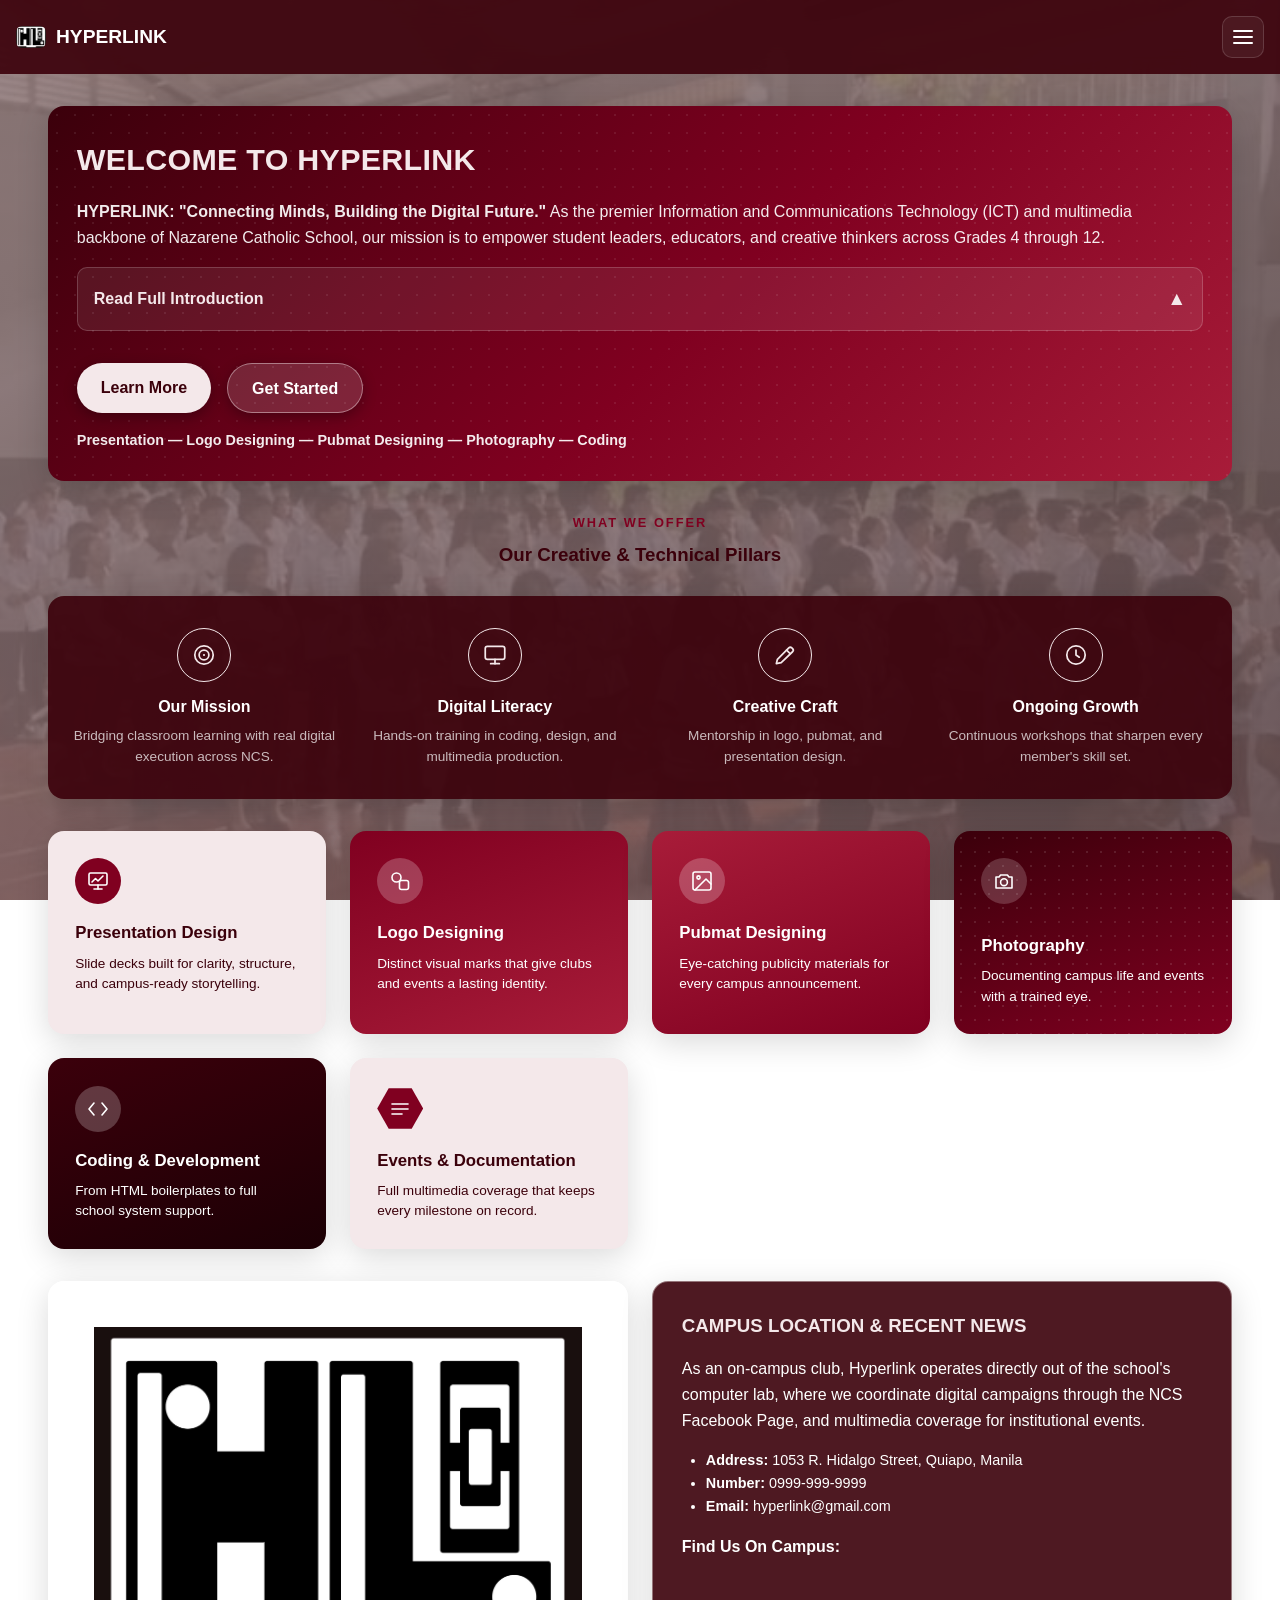
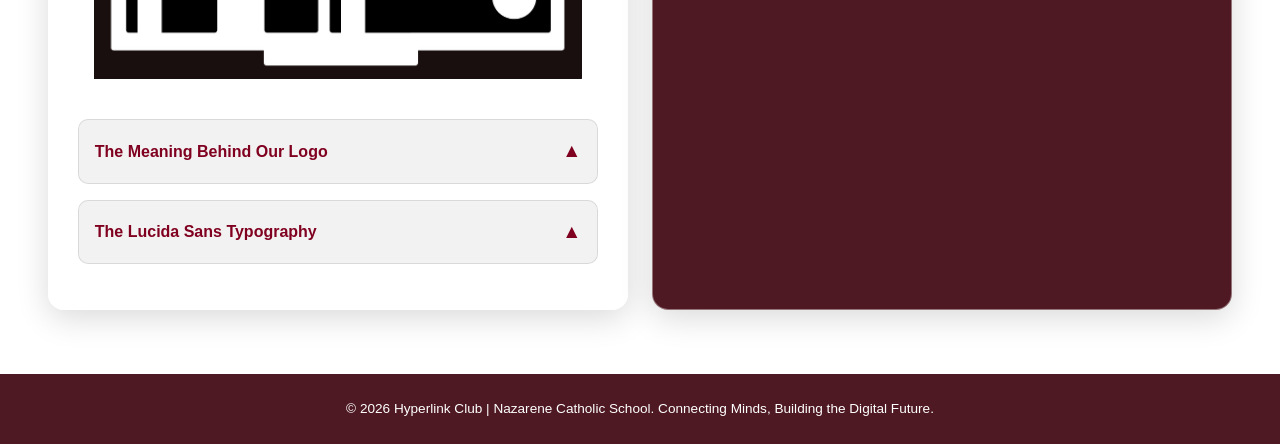
==== commit 91c7e602: "Update index.html" ====
--- a/index.html
+++ b/index.html
@@ -398,7 +398,7 @@
           </svg>
         </div>
         <h4>Photography</h4>
-        <p>Documenting campus life and events with a trained eye.</p>67
+        <p>Documenting campus life and events with a trained eye.</p>
       </div>
 
       <div class="service-card tone-deep">
--- a/styl.css
+++ b/styl.css
@@ -39,11 +39,11 @@
   line-height: 1.6;
 }
 
-/* Layout */
+/* Main Layout */
 .main-content {
   flex: 1;
   width: 100%;
-  max-width: 1100px;
+  max-width: 95%;
   margin: 2rem auto;
   padding: 0 1rem;
 }
@@ -54,7 +54,6 @@
   gap: 1.5rem;
 }
 
-/* Glassmorphism Panels */
 .glass-panel {
   background: var(--glass-bg);
   backdrop-filter: blur(12px);
@@ -71,15 +70,18 @@
   color: #fff;
 }
 
-/* Native Accordions (Compact Info) */
 details {
   background: rgba(0, 0, 0, 0.05);
   border-radius: var(--radius-md);
   margin-bottom: 1rem;
-  border: 1px solid rgba(0,0,0,0.1);
+  border: 1px solid rgba(0, 0, 0, 0.1);
   overflow: hidden;
 }
-.glass-panel.dark details { background: rgba(255,255,255,0.05); border-color: rgba(255,255,255,0.1); }
+
+.glass-panel.dark details {
+  background: rgba(255, 255, 255, 0.05);
+  border-color: rgba(255, 255, 255, 0.1);
+}
 
 summary {
   padding: 1rem;
@@ -87,30 +89,43 @@
   cursor: pointer;
   color: var(--maroon-primary);
   outline: none;
-  list-style: none; /* Hide default arrow */
+  list-style: none;
   display: flex;
   justify-content: space-between;
   align-items: center;
 }
-.glass-panel.dark summary { color: #fff; }
-summary::-webkit-details-marker { display: none; }
+
+.glass-panel.dark summary {
+  color: #fff;
+}
+
+summary::-webkit-details-marker {
+  display: none;
+}
+
 summary::after {
   content: '▲';
   font-size: 1.2rem;
   color: inherit;
 }
-details[open] summary::after { content: '▼'; }
-.details-content { padding: 0 1rem 1rem 1rem; }
-
-/* Tabs System */
+
+details[open] summary::after {
+  content: '▼';
+}
+
+.details-content {
+  padding: 0 1rem 1rem 1rem;
+}
+
 .tab-buttons {
   display: flex;
   flex-wrap: wrap;
   gap: 0.5rem;
   margin-bottom: 1rem;
-  border-bottom: 2px solid rgba(0,0,0,0.1);
+  border-bottom: 2px solid rgba(0, 0, 0, 0.1);
   padding-bottom: 0.5rem;
 }
+
 .tab-btn {
   background: transparent;
   border: none;
@@ -121,62 +136,182 @@
   border-radius: var(--radius-sm);
   transition: var(--transition);
 }
-.glass-panel.dark .tab-btn { color: #ccc; }
+
+.glass-panel.dark .tab-btn {
+  color: #ccc;
+}
+
 .tab-btn.active {
   background: var(--maroon-primary);
   color: #fff;
 }
-.tab-content { display: none; animation: fadeIn 0.3s ease; }
-.tab-content.active { display: block; }
-
-/* Tables */
-.table-responsive { overflow-x: auto; margin-top: 1rem; }
-table { width: 100%; border-collapse: collapse; min-width: 600px; }
-th, td { padding: 0.8rem; border-bottom: 1px solid rgba(0,0,0,0.1); text-align: left; }
-.glass-panel.dark th, .glass-panel.dark td { border-bottom-color: rgba(255,255,255,0.1); }
-th { background: rgba(128,0,32,0.1); color: var(--maroon-primary); font-weight: bold; }
-.glass-panel.dark th { background: rgba(255,255,255,0.1); color: #fff; }
+
+.tab-content {
+  display: none;
+  animation: fadeIn 0.3s ease;
+}
+
+.tab-content.active {
+  display: block;
+}
+
+/* Tables Layout */
+.table-responsive {
+  overflow-x: auto;
+  margin-top: 1rem;
+}
+
+table {
+  width: 100%;
+  border-collapse: collapse;
+  min-width: 600px;
+}
+
+th,
+td {
+  padding: 0.8rem;
+  border-bottom: 1px solid rgba(0, 0, 0, 0.1);
+  text-align: left;
+}
+
+.glass-panel.dark th,
+.glass-panel.dark td {
+  border-bottom-color: rgba(255, 255, 255, 0.1);
+}
+
+th {
+  background: rgba(128, 0, 32, 0.1);
+  color: var(--maroon-primary);
+  font-weight: bold;
+}
+
+.glass-panel.dark th {
+  background: rgba(255, 255, 255, 0.1);
+  color: #fff;
+}
 
 /* Forms */
-.styled-form { display: flex; flex-direction: column; gap: 1rem; }
-.form-group label { display: block; font-weight: bold; margin-bottom: 0.3rem; font-size: 0.9rem; }
-.form-group input, .form-group select, .form-group textarea {
-  width: 100%; padding: 0.8rem; border: 1px solid #ccc;
-  border-radius: var(--radius-sm); font-family: inherit;
-}
-.checkbox-group { display: flex; flex-direction: column; gap: 0.5rem; font-size: 0.9rem; }
-.checkbox-group label { font-weight: normal; display: flex; align-items: center; gap: 0.5rem; }
-.form-actions { display: flex; gap: 1rem; margin-top: 1rem; }
+.styled-form {
+  display: flex;
+  flex-direction: column;
+  gap: 1rem;
+}
+
+.form-group label {
+  display: block;
+  font-weight: bold;
+  margin-bottom: 0.3rem;
+  font-size: 0.9rem;
+}
+
+.form-group input,
+.form-group select,
+.form-group textarea {
+  width: 100%;
+  padding: 0.8rem;
+  border: 1px solid #ccc;
+  border-radius: var(--radius-sm);
+  font-family: inherit;
+}
+
+.checkbox-group {
+  display: flex;
+  flex-direction: column;
+  gap: 0.5rem;
+  font-size: 0.9rem;
+}
+
+.checkbox-group label {
+  font-weight: normal;
+  display: flex;
+  align-items: center;
+  gap: 0.5rem;
+}
+
+.form-actions {
+  display: flex;
+  gap: 1rem;
+  margin-top: 1rem;
+}
 
 /* Buttons & Utils */
 .btn {
-  display: inline-block; padding: 0.7rem 1.5rem;
+  display: inline-block;
+  padding: 0.7rem 1.5rem;
   background: linear-gradient(90deg, #800020 0%, #3b000b 100%);
-  color: white; text-decoration: none; border-radius: 25px;
-  border: none; font-weight: bold; cursor: pointer; box-shadow: 0 4px 10px rgba(0,0,0,0.2);
-}
-.btn-secondary { background: #444; }
-img, iframe { max-width: 100%; border-radius: var(--radius-sm); }
-.header-img { float: left; margin-right: 1rem; max-width: 150px; }
-.clearfix::after { content: ""; clear: both; display: table; }
+  color: white;
+  text-decoration: none;
+  border-radius: 25px;
+  border: none;
+  font-weight: bold;
+  cursor: pointer;
+  box-shadow: 0 4px 10px rgba(0, 0, 0, 0.2);
+}
+
+.btn-secondary {
+  background: #444;
+}
+
+img,
+iframe {
+  max-width: 100%;
+  border-radius: var(--radius-sm);
+}
+
+.header-img {
+  float: left;
+  margin-right: 1rem;
+  max-width: 150px;
+}
+
+.clearfix::after {
+  content: "";
+  clear: both;
+  display: table;
+}
 
 /* Header & Footer */
 .site-header {
-  background: var(--glass-dark); backdrop-filter: blur(12px);
-  position: sticky; top: 0; z-index: 1000;
-}
+  background: var(--glass-dark);
+  backdrop-filter: blur(12px);
+  position: sticky;
+  top: 0;
+  z-index: 1000;
+}
+
 .nav-container {
-  max-width: 1100px; margin: 0 auto; display: flex;
-  justify-content: space-between; align-items: center; padding: 1rem; flex-wrap: wrap; gap: 1rem;
-}
-.main-nav { 
-  display: none; 
-}
-.site-footer { background: var(--glass-dark); color: #fff; text-align: center; padding: 1.5rem; margin-top: auto; font-size: 0.85rem; }
-
-@keyframes fadeIn { from { opacity: 0; } to { opacity: 1; } }
-
-/* --- COMPACT LIQUID GLASS UI MENU --- */
+  max-width: 100%;
+  margin: 0 auto;
+  display: flex;
+  justify-content: space-between;
+  align-items: center;
+  padding: 1rem;
+  flex-wrap: wrap;
+  gap: 1rem;
+}
+
+.main-nav {
+  display: none;
+}
+
+.site-footer {
+  background: var(--glass-dark);
+  color: #fff;
+  text-align: center;
+  padding: 1.5rem;
+  margin-top: auto;
+  font-size: 0.85rem;
+}
+
+@keyframes fadeIn {
+  from {
+    opacity: 0;
+  }
+
+  to {
+    opacity: 1;
+  }
+}
 
 .hamburger-btn {
   background: rgba(255, 255, 255, 0.05);
@@ -190,18 +325,19 @@
   justify-content: center;
   transition: all 0.3s ease;
 }
-.hamburger-btn:hover { 
-  background: rgba(255, 255, 255, 0.15); 
+
+.hamburger-btn:hover {
+  background: rgba(255, 255, 255, 0.15);
   transform: scale(1.05);
 }
 
 .overlay-menu {
   position: fixed;
-  top: 75px; 
+  top: 75px;
   right: 1.5rem;
-  width: 250px; 
+  width: 250px;
   height: auto;
-  background: rgba(59, 0, 11, 0.65); 
+  background: rgba(59, 0, 11, 0.65);
   backdrop-filter: blur(24px);
   -webkit-backdrop-filter: blur(24px);
   border: 1px solid rgba(255, 255, 255, 0.2);
@@ -215,7 +351,7 @@
   opacity: 0;
   transform: translateY(-20px) scale(0.95);
   pointer-events: none;
-  transition: all 0.4s cubic-bezier(0.175, 0.885, 0.32, 1.275); 
+  transition: all 0.4s cubic-bezier(0.175, 0.885, 0.32, 1.275);
 }
 
 .overlay-menu.active {
@@ -225,18 +361,20 @@
 }
 
 .overlay-header {
-  display: none; 
+  display: none;
 }
 
 .overlay-nav {
   padding: 1.2rem;
 }
+
 .overlay-nav ul {
   list-style: none;
   display: flex;
   flex-direction: column;
   gap: 0.6rem;
 }
+
 .overlay-nav a {
   color: rgba(255, 255, 255, 0.85);
   text-decoration: none;
@@ -249,10 +387,11 @@
   border: 1px solid transparent;
   transition: all 0.3s ease;
 }
-.overlay-nav a:hover, .overlay-nav a.active {
+
+.overlay-nav a:hover,
+.overlay-nav a.active {
   background: rgba(255, 255, 255, 0.1);
   color: #fff;
   border-color: rgba(255, 255, 255, 0.15);
-  transform: translateX(6px); 
-                                                        }
-    
+  transform: translateX(6px);
+}
